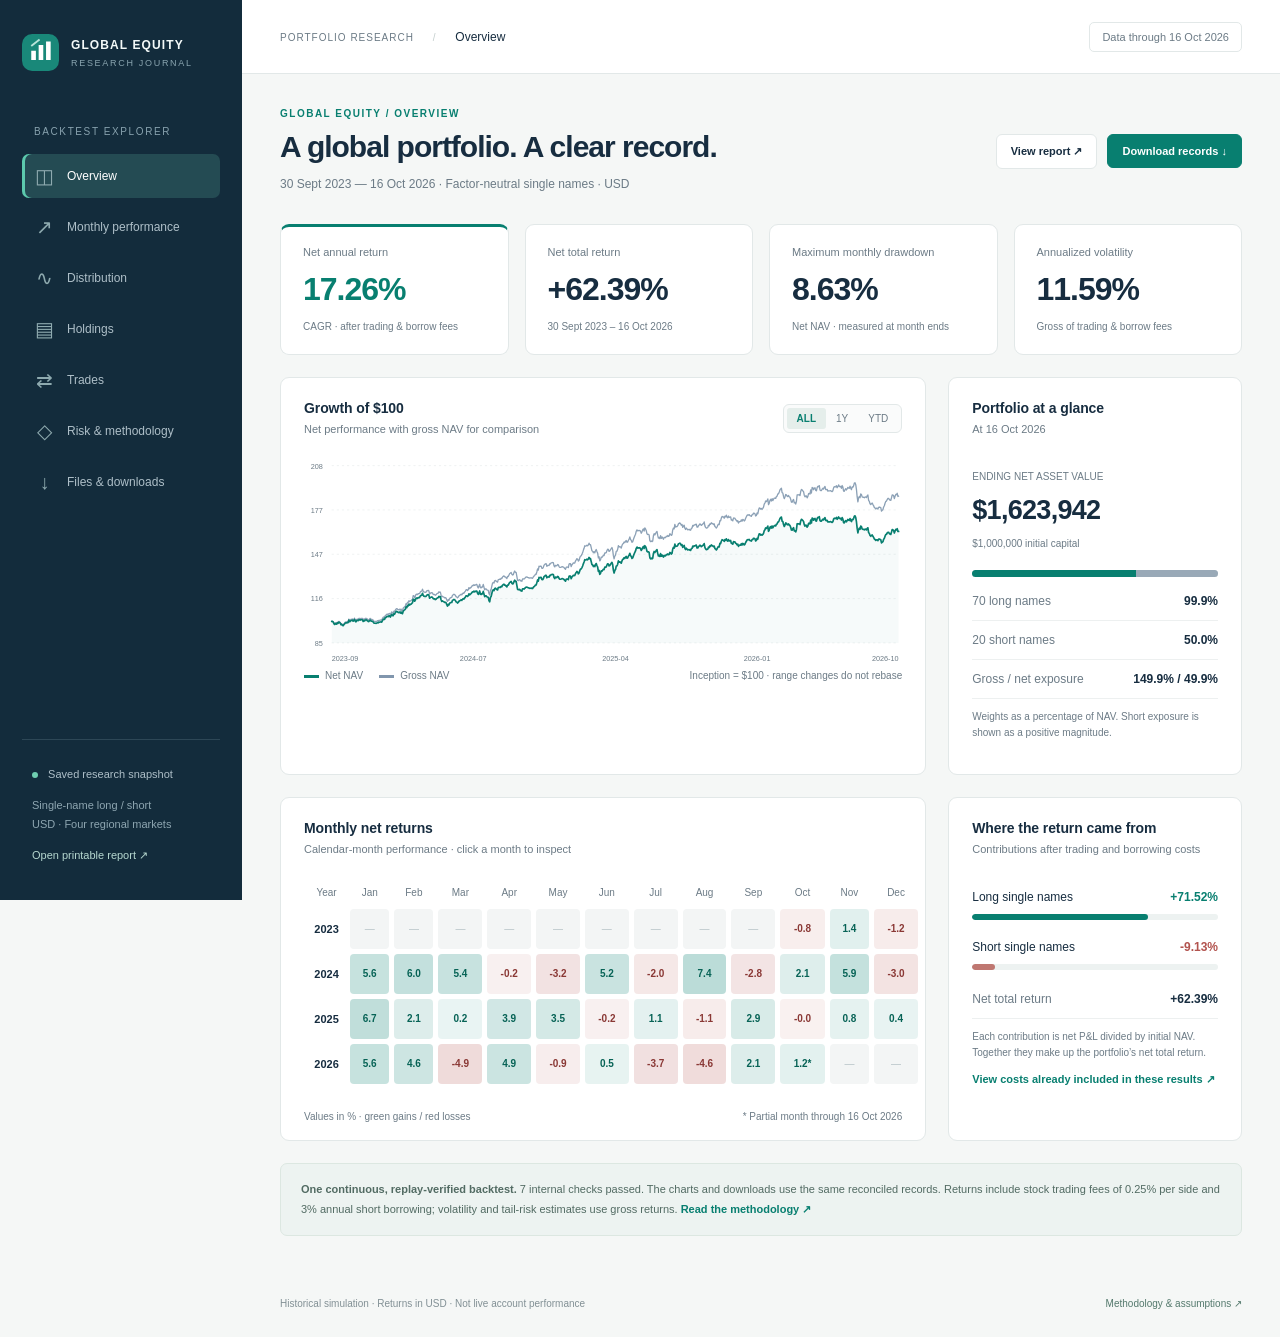
==== index.html @ 4fa99a80 "Publish audited backtest 20261018T022603497994Z_standard_202310_202610" ====
<!doctype html>
<html lang="en">
<head>
  <meta charset="utf-8">
  <meta name="viewport" content="width=device-width, initial-scale=1">
  <meta name="description" content="Global equity research: a reproducible factor-neutral portfolio backtest, performance, portfolio records and methodology.">
  <meta name="color-scheme" content="light">
  <meta name="portfolio-build" content="27e826583db05eeb">
  <title>Global Equity Research</title>
  <link rel="icon" href="favicon.svg" type="image/svg+xml">
  <link rel="stylesheet" href="app.18d6eb600c92c3b3.css">
  <script src="distribution.ef242c58da3b44dc.js" defer></script>
  <script src="app.4236cdfa9c99dede.js" defer></script>
</head>
<body>
  <a class="skip" href="#main">Skip to content</a>
  <aside class="sidebar">
    <a class="brand" href="#overview"><img src="favicon.svg" alt="" width="37" height="37"><span>GLOBAL EQUITY<small>RESEARCH JOURNAL</small></span></a>
    <div class="nav-caption">BACKTEST EXPLORER</div>
    <nav aria-label="Main navigation">
      <a href="#overview" data-view="overview"><span class="nav-icon">◫</span>Overview</a>
      <a href="#performance" data-view="performance"><span class="nav-icon">↗</span>Monthly performance</a>
      <a href="#distribution" data-view="distribution"><span class="nav-icon">∿</span>Distribution</a>
      <a href="#holdings" data-view="holdings"><span class="nav-icon">▤</span>Holdings</a>
      <a href="#trades" data-view="trades"><span class="nav-icon">⇄</span>Trades</a>
      <a href="#risk" data-view="risk"><span class="nav-icon">◇</span>Risk & methodology</a>
      <a href="#files" data-view="files"><span class="nav-icon">↓</span>Files & downloads</a>
    </nav>
    <div class="sidebar-foot"><span class="live-dot"></span> Saved research snapshot<p>Single-name long / short<br>USD · Four regional markets</p><a href="files/backtest_report.html" target="_blank" rel="noopener">Open printable report ↗</a></div>
  </aside>
  <div class="workspace">
    <header class="topbar"><span>PORTFOLIO RESEARCH <span class="separator">/</span> <span id="breadcrumb">Overview</span></span><span id="asof" class="asof">Loading snapshot…</span></header>
    <main id="main" tabindex="-1"><div class="loading">Loading the backtest records…</div></main>
    <footer><span>Historical simulation · Returns in USD · Not live account performance</span><a href="#risk">Methodology & assumptions ↗</a></footer>
  </div>
  <div id="chart-tooltip" class="chart-tooltip" role="status" hidden></div>
</body>
</html>
---- app.18d6eb600c92c3b3.css ----
:root{--ink:#172d40;--muted:#6c7b86;--teal:#087f70;--teal-soft:#e6f3ed;--nav:#132c3c;--line:#e2e8e8;--bg:#f5f7f6;--red:#b2534e;--red-soft:#faeae7;--blue:#8196ad;--white:#fff;font-family:Inter,-apple-system,BlinkMacSystemFont,"Segoe UI",sans-serif;color:var(--ink);font-size:14px}
*{box-sizing:border-box}body{margin:0;background:var(--bg)}a{color:inherit;text-decoration:none}button,input,select{font:inherit}button,a,select,input{touch-action:manipulation}button{cursor:pointer}a:focus-visible,button:focus-visible,input:focus-visible,select:focus-visible{outline:3px solid #5bbdae;outline-offset:3px}button:disabled{cursor:default;opacity:.45}.skip{position:fixed;left:20px;top:-60px;z-index:20;padding:14px;background:white}.skip:focus{top:10px}.sidebar{position:fixed;inset:0 auto 0 0;width:242px;background:var(--nav);color:#aebfc8;padding:34px 22px;display:flex;flex-direction:column;z-index:5}.brand{display:flex;align-items:center;gap:12px;color:#f4faf9;font-size:12px;font-weight:700;letter-spacing:1.1px}.brand small{display:block;font-size:9px;font-weight:500;color:#89a4af;letter-spacing:1.7px;margin-top:6px}.nav-caption{margin:55px 12px 17px;font-size:10px;letter-spacing:1.6px;color:#88a2ae}.sidebar nav{display:grid;gap:7px}.sidebar nav a{display:flex;align-items:center;padding:13px 12px;border-radius:7px;font-size:12px;font-weight:500;gap:12px}.sidebar nav a:hover{background:#1e3b4a;color:white}.sidebar nav a[aria-current=page]{color:#fff;background:#244b53;box-shadow:inset 3px 0 #5cc9ad}.nav-icon{width:21px;font-size:20px;color:#8eaaaF;text-align:center;line-height:18px}.sidebar-foot{margin-top:auto;padding:25px 10px 0;border-top:1px solid #2d4756;font-size:11px;line-height:1.8}.sidebar-foot p{color:#8ea6b1}.sidebar-foot a{color:#b6d8d0}.live-dot{display:inline-block;background:#6fceb1;width:6px;height:6px;border-radius:50%;margin-right:7px}.workspace{margin-left:242px;min-height:100vh}.topbar{height:74px;border-bottom:1px solid var(--line);display:flex;justify-content:space-between;align-items:center;padding:0 38px;font-size:10px;letter-spacing:1px;background:#fff;color:var(--muted)}.separator{margin:0 15px;color:#c3cecd}#breadcrumb{letter-spacing:0;color:var(--ink);font-size:12px}.asof{letter-spacing:0;border:1px solid var(--line);border-radius:5px;padding:8px 12px;font-size:11px}main{padding:34px 38px 40px;max-width:1600px;margin:auto;min-height:80vh;outline:none}.page-head{display:flex;justify-content:space-between;align-items:center;gap:22px;margin-bottom:29px}.eyebrow{font-size:10px;letter-spacing:1.5px;color:var(--teal);font-weight:700;text-transform:uppercase;margin:0 0 10px}h1{font-size:30px;letter-spacing:-1px;font-weight:600;margin:0 0 10px;line-height:1.18}.subtitle{color:var(--muted);font-size:12px;margin:0;line-height:1.7}.actions{display:flex;gap:10px;align-items:center;flex-wrap:wrap}.button,button.small{display:inline-flex;align-items:center;justify-content:center;gap:8px;border:1px solid var(--line);background:white;color:var(--ink);padding:10px 14px;border-radius:6px;font-size:11px;font-weight:600;white-space:nowrap}.button.primary{background:var(--teal);color:white;border-color:var(--teal)}.button:hover,button.small:hover{filter:brightness(.96)}.badge{display:inline-block;background:var(--teal-soft);color:var(--teal);border-radius:4px;padding:5px 8px;font-size:10px;font-weight:600}.badge.warn{background:#fff0dd;color:#98631d}.metrics{display:grid;grid-template-columns:repeat(4,minmax(0,1fr));gap:16px;margin-bottom:22px}.metric{background:var(--white);border:1px solid var(--line);border-radius:9px;padding:21px 22px}.metric-label{display:flex;justify-content:space-between;color:var(--muted);font-size:11px}.metric strong{display:block;font-size:32px;letter-spacing:-1px;font-weight:550;margin:13px 0 9px;font-variant-numeric:tabular-nums}.metric small{font-size:10px;color:var(--muted)}.metric.featured{border-top:3px solid var(--teal);padding-top:19px}.positive{color:var(--teal)}.negative{color:var(--red)}.panel{background:var(--white);border:1px solid var(--line);border-radius:9px;overflow:hidden;margin-bottom:22px}.panel-head{display:flex;justify-content:space-between;align-items:center;gap:14px;padding:22px 23px 14px}.panel-head h2{font-size:14px;margin:0 0 5px;font-weight:600;letter-spacing:-.1px}.panel-head p{font-size:11px;color:var(--muted);margin:0;line-height:1.5}.panel-body{padding:8px 23px 23px}.two-col{display:grid;grid-template-columns:minmax(0,2.2fr) minmax(260px,1fr);gap:22px}.two-col.equal{grid-template-columns:1fr 1fr}.chart{padding:0 12px 0;position:relative}.chart svg{width:100%;height:auto;display:block;overflow:visible}.chart text{font-family:inherit;fill:var(--muted);font-size:10px}.chart .grid{stroke:#e9eeee;stroke-dasharray:3 4}.chart-footer{padding:0 23px 18px;display:flex;align-items:center;justify-content:space-between;font-size:10px;color:var(--muted);gap:8px}.legend{display:flex;gap:16px}.legend i{display:inline-block;width:15px;height:3px;vertical-align:middle;margin-right:6px;background:var(--teal)}.legend i.gross{background:var(--blue)}.segmented{display:flex;border:1px solid var(--line);padding:3px;border-radius:6px;background:#fafbfb}.segmented button{font-size:10px;padding:5px 10px;background:transparent;color:var(--muted);border:0;border-radius:3px}.segmented button.active{background:#e5eeeb;color:var(--teal);font-weight:600}.fact{display:flex;align-items:center;justify-content:space-between;gap:12px;padding:12px 0;border-bottom:1px solid #edf0f0;font-size:12px}.fact:last-child{border:0}.fact span{color:var(--muted)}.fact strong{font-weight:600;font-variant-numeric:tabular-nums}.capital{font-size:27px;font-weight:550;letter-spacing:-.7px;margin:3px 0 4px}.caption{font-size:10px;color:var(--muted);line-height:1.6}.exposure-bar{display:flex;height:7px;border-radius:5px;overflow:hidden;background:#e3e9eb;margin:18px 0 5px}.exposure-bar .long{background:var(--teal)}.exposure-bar .short{background:#99a9b7}.heatmap-wrap{overflow:auto;padding:5px 22px 22px}.heatmap{min-width:620px;width:100%;border-collapse:separate;border-spacing:5px;font-size:10px;text-align:center}.heatmap th{font-weight:500;color:var(--muted);height:22px}.heatmap td{height:38px;border-radius:4px;font-variant-numeric:tabular-nums}.heatmap td button{width:100%;height:38px;border:0;border-radius:4px;font-size:10px;font-weight:550;color:inherit;background:transparent}.heatmap td button:hover{box-shadow:inset 0 0 0 1px currentColor}.heatmap .empty{background:#f3f5f5;color:#b7c2c6}.heatmap .year{font-size:11px;font-weight:600;color:var(--ink)}.leg{padding:10px 0}.leg-title{display:flex;justify-content:space-between;font-size:12px;margin-bottom:10px}.bar-track{height:6px;background:#edf2f1;border-radius:4px;overflow:hidden}.bar-fill{height:100%;background:var(--teal);border-radius:4px}.bar-fill.loss{background:#bf7771}.note{font-size:11px;line-height:1.8;color:var(--muted)}.note-box{padding:16px 20px;background:#edf3f1;border:1px solid #dce7e1;border-radius:7px;color:#526b63;font-size:11px;line-height:1.8;margin-bottom:22px}.filters{display:flex;align-items:end;gap:12px;flex-wrap:wrap;padding:0 23px 18px}.filters label{display:grid;gap:6px;font-size:10px;color:var(--muted)}.filters .search-label{flex:1;min-width:180px}select,input{border:1px solid #dce4e4;border-radius:5px;background:#fff;color:var(--ink);height:35px;font-size:12px;padding:0 10px;min-width:100px}input[type=search]{width:100%}.table-wrap{overflow:auto}table.data-table{width:100%;border-collapse:collapse;font-size:11px;white-space:nowrap}table.data-table th{font-size:9px;letter-spacing:.5px;font-weight:600;color:var(--muted);text-transform:uppercase;background:#f7f9f8;padding:12px 20px;text-align:left;border-block:1px solid var(--line)}table.data-table td{padding:13px 20px;border-bottom:1px solid #edf1f0;font-variant-numeric:tabular-nums}table.data-table td.num,table.data-table th.num{text-align:right}table.data-table tbody tr:hover{background:#fbfcfc}table.data-table .name{max-width:260px;overflow:hidden;text-overflow:ellipsis}table.data-table tr.selected{background:#eef6f2}table.data-table th button{border:0;background:none;color:inherit;font:inherit;text-transform:inherit;cursor:pointer;padding:0}.ticker{font-weight:650}.pagination{display:flex;justify-content:space-between;align-items:center;gap:12px;padding:16px 23px;font-size:11px;color:var(--muted)}.pagination .actions{gap:6px}.table-empty{padding:35px!important;text-align:center;color:var(--muted)}.details-grid{display:grid;grid-template-columns:1fr 1fr;gap:0 40px}.details-grid .fact{align-items:start;line-height:1.6}.details-grid .fact strong{text-align:right;max-width:60%}.assumptions{margin:0;padding:0 0 0 16px;font-size:12px;color:#61727f;line-height:1.9}.assumptions li{margin:8px 0}.file-name{font-family:ui-monospace,SFMono-Regular,Menlo,monospace;font-size:11px;font-weight:500}.file-desc{max-width:400px;white-space:normal;font-size:11px;line-height:1.6;color:var(--muted)}.file-size{font-size:10px;color:var(--muted)}.link{color:var(--teal);font-size:11px;font-weight:600}.chart-tooltip{position:fixed;pointer-events:none;background:#163344;color:white;padding:12px 15px;border-radius:6px;box-shadow:0 8px 25px #17313b22;font-size:11px;line-height:1.9;z-index:20;min-width:180px}.chart-tooltip strong{font-size:12px}.loading{padding:100px 20px;text-align:center;color:var(--muted)}.error{padding:30px;border:1px solid #eccbc8;background:#fff0ed;border-radius:8px;line-height:1.8}.error code{overflow-wrap:anywhere}footer{max-width:1600px;margin:auto;padding:0 38px 28px;display:flex;justify-content:space-between;gap:12px;font-size:10px;color:#829095}footer a{color:#54796d}details{margin-top:16px}summary{cursor:pointer;color:var(--teal);font-size:12px;font-weight:600}pre{background:#f4f7f6;font-size:11px;padding:16px;border-radius:6px;overflow:auto;max-height:360px}.run-id{overflow-wrap:anywhere;font-family:ui-monospace,monospace;font-size:10px}.mobile-only{display:none}
@media(min-width:1650px){main{padding-top:42px}.metric strong{font-size:36px}}
@media(max-width:1150px){.sidebar{width:205px;padding:28px 14px}.workspace{margin-left:205px}.topbar{padding:0 24px}main{padding:28px 24px}.metrics{gap:10px}.metric{padding:17px 16px}.metric.featured{padding-top:15px}.metric strong{font-size:27px}.two-col{grid-template-columns:minmax(0,1.8fr) minmax(240px,1fr);gap:16px}.page-head{align-items:start}.page-head .actions{justify-content:end}.panel-head{padding-inline:18px}.panel-body{padding-inline:18px}}
@media(max-width:900px){.sidebar{position:static;width:auto;padding:16px 22px}.brand{font-size:11px}.brand img{width:31px;height:31px}.brand small{font-size:8px}.nav-caption,.sidebar-foot{display:none}.sidebar nav{display:flex;overflow:auto;margin-top:15px;gap:5px}.sidebar nav a{flex-shrink:0;padding:8px 11px;font-size:11px}.nav-icon{display:none}.workspace{margin-left:0}.topbar{height:55px}.two-col{grid-template-columns:minmax(0,1.9fr) minmax(230px,1fr)}main{padding-top:25px}.sidebar nav a[aria-current=page]{box-shadow:inset 0 -2px #5cc9ad}.chart-footer{flex-wrap:wrap}}
@media(max-width:650px){.topbar{padding:0 18px}.topbar>span:first-child{font-size:8px}.separator{margin:0 7px}.asof{padding:6px;font-size:9px}main{padding:23px 16px}.page-head{display:block;margin-bottom:22px}h1{font-size:27px}.page-head .actions{justify-content:start;margin-top:16px}.metrics{grid-template-columns:1fr 1fr;gap:10px}.metric{padding:16px}.metric strong{font-size:27px;margin:10px 0 7px}.metric-label{font-size:10px}.two-col,.two-col.equal{grid-template-columns:1fr;gap:0}.panel-head{padding:18px 16px 12px;align-items:start}.panel-body{padding-inline:16px}.chart-footer{padding-inline:16px}.filters{padding-inline:16px;gap:10px}.filters label{flex:1}.details-grid{grid-template-columns:1fr}.heatmap-wrap{padding-inline:12px}.chart text{font-size:12px}.note-box{padding:14px 16px}footer{padding:0 16px 23px;font-size:9px;flex-direction:column;line-height:1.7}.pagination{padding:14px 16px;font-size:10px}.panel-head h2{font-size:13px}.sidebar{padding:16px}.metric small{font-size:9px}.legend{gap:9px}.chart{padding-inline:3px}table.data-table td,table.data-table th{padding-inline:16px}}
/* Daily paired return / loss distributions. */
.distribution-chart text{font-size:16px}
.distribution-controls{display:flex;align-items:center;justify-content:space-between;gap:16px;flex-wrap:wrap}.distribution-controls label{display:grid;gap:5px;color:var(--muted);font-size:10px}.distribution-controls .actions{align-items:end}.distribution-controls select{min-width:165px}.distribution-timeline{display:flex;align-items:center;gap:16px;margin-top:20px;color:var(--muted);font-size:10px}.distribution-timeline input{flex:1;min-width:40px;padding:0;accent-color:var(--teal);height:22px}.distribution-panels{display:grid;grid-template-columns:1fr 1fr;gap:22px}.distribution-panels .panel-head{min-height:83px;align-items:start}.distribution-metric{display:flex;justify-content:space-between;gap:12px;padding:17px 22px;margin:0 22px 15px;background:#f7f9f8;border-radius:7px;border-left:3px solid #a5b4bb}.distribution-metric.improved{background:#edf7f2;border-color:var(--teal)}.distribution-metric.worsened{background:#fcf4ef;border-color:#b58565}.distribution-metric strong{display:block;font-size:26px;font-weight:550;letter-spacing:-.6px;font-variant-numeric:tabular-nums;margin:8px 0}.distribution-metric.improved strong,.shift-badge.improved{color:var(--teal)}.distribution-metric .shift-result{text-align:right}.shift-result strong{font-size:18px;letter-spacing:0}.shift-badge{font-size:10px;font-weight:600}.shift-badge.worsened{color:#965d38}.distribution-chart{padding:0 12px}.distribution-panels .chart-footer{display:block;line-height:1.8}.distribution-panels .legend{margin-bottom:5px}.distribution-history{display:grid;grid-template-columns:1.7fr 1fr 1fr;gap:30px;padding:25px 28px;border:1px solid #d6e6de;background:#edf5f0;border-radius:9px}.distribution-history h2{font-size:19px;letter-spacing:-.4px;font-weight:550;margin:8px 0}.distribution-history p{font-size:12px;line-height:1.8;margin:0;color:#526b63}.history-stat{border-left:1px solid #d2e3d9;padding-left:25px}.history-stat strong{display:block;font-size:35px;font-weight:550;color:var(--teal);letter-spacing:-1px;margin:6px 0 9px}.history-stat span{font-size:11px;color:#526b63;line-height:1.7;display:block}.distribution-method{background:#fff;padding:18px 22px;border:1px solid var(--line);border-radius:8px}.distribution-panels .panel{min-width:0}
@media(max-width:1250px){.distribution-panels{grid-template-columns:1fr;gap:0}.distribution-panels .panel-head{min-height:0}.distribution-metric{padding:15px 20px}.distribution-chart{max-width:950px;margin:auto}.distribution-history{gap:18px;padding:22px}.history-stat{padding-left:18px}}
@media(max-width:650px){.distribution-history{grid-template-columns:1fr 1fr;gap:18px}.distribution-history>div:first-child{grid-column:1/-1}.history-stat{padding-left:0;border:0}.history-stat strong{font-size:30px}.distribution-timeline{gap:8px;font-size:9px}.distribution-metric{margin-inline:16px;padding:14px 12px}.distribution-metric strong{font-size:23px}.shift-result strong{font-size:16px}.distribution-metric .caption{font-size:9px}.distribution-controls .badge{font-size:9px}.distribution-panels .legend{flex-wrap:wrap}}
@media(max-width:650px){.distribution-chart text{font-size:23px}}
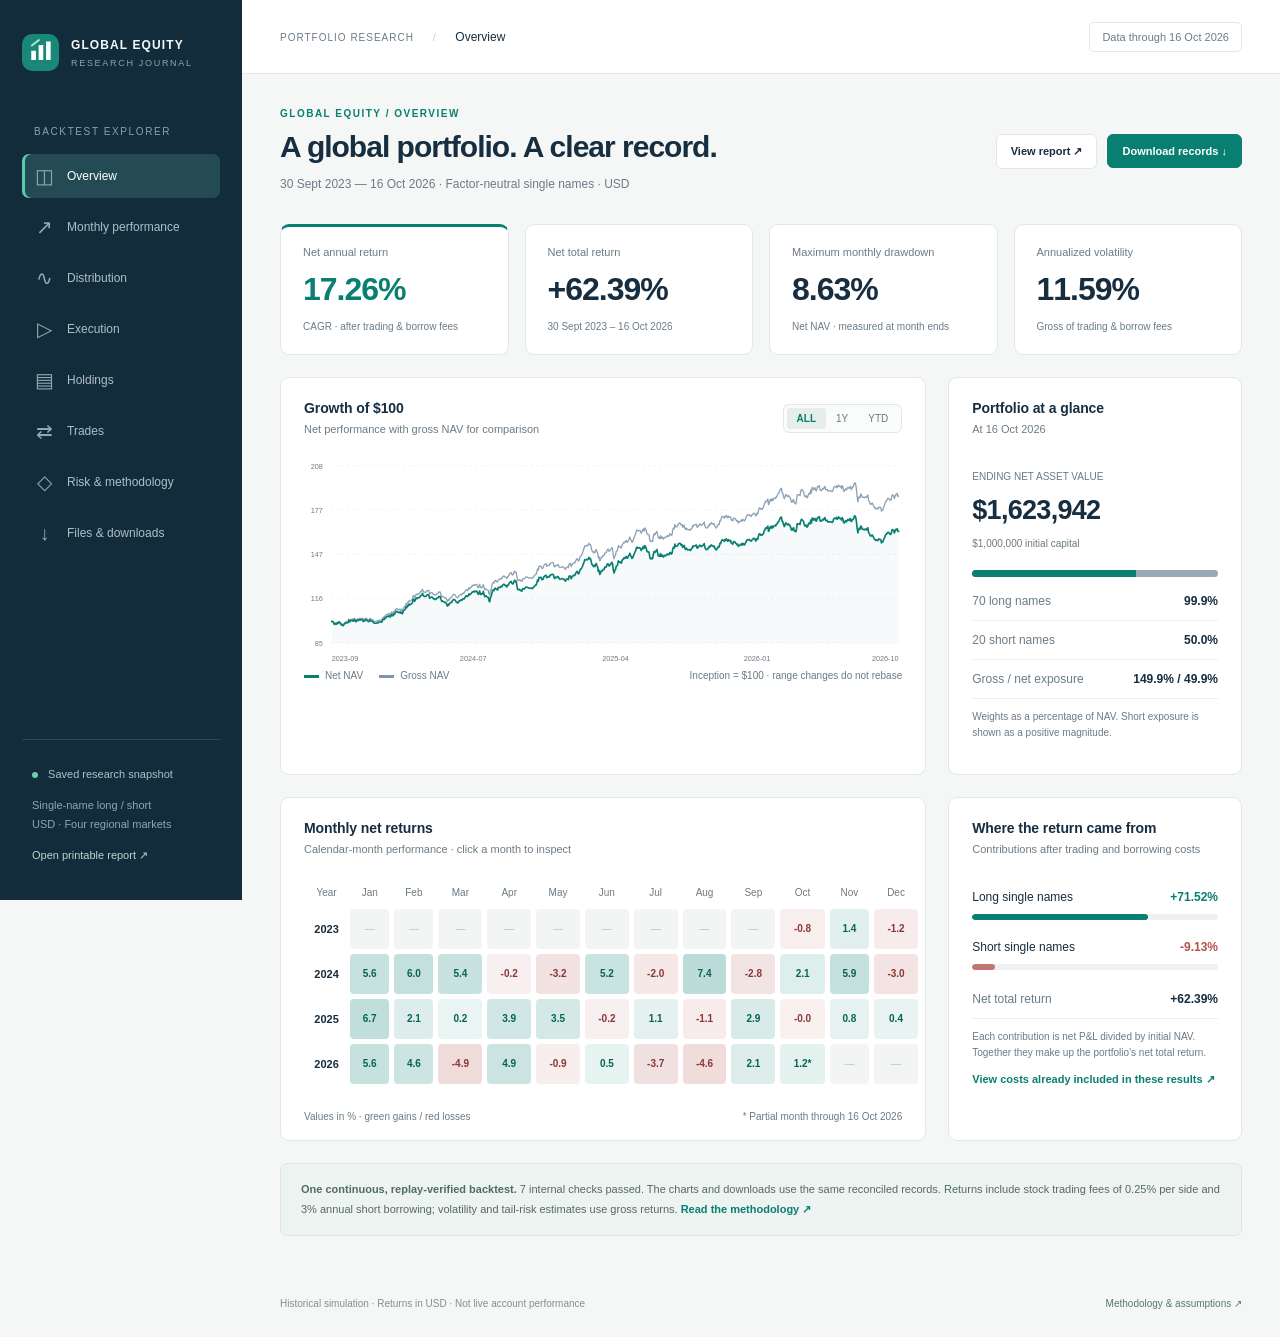
==== commit 74fdc299: "Publish audited backtest 20261018T022603497994Z_standard_202310_202610" ====
--- a/index.html
+++ b/index.html
@@ -5,12 +5,13 @@
   <meta name="viewport" content="width=device-width, initial-scale=1">
   <meta name="description" content="Global equity research: a reproducible factor-neutral portfolio backtest, performance, portfolio records and methodology.">
   <meta name="color-scheme" content="light">
-  <meta name="portfolio-build" content="27e826583db05eeb">
+  <meta name="portfolio-build" content="ff258ade6e9f98bc">
   <title>Global Equity Research</title>
   <link rel="icon" href="favicon.svg" type="image/svg+xml">
-  <link rel="stylesheet" href="app.18d6eb600c92c3b3.css">
-  <script src="distribution.ef242c58da3b44dc.js" defer></script>
-  <script src="app.4236cdfa9c99dede.js" defer></script>
+  <link rel="stylesheet" href="app.095d9dae33fddefd.css">
+  <script src="distribution.71d1fa46c9194ecf.js" defer></script>
+  <script src="execution.1ce411b59c9acb69.js" defer></script>
+  <script src="app.0b2071c4382ba4ed.js" defer></script>
 </head>
 <body>
   <a class="skip" href="#main">Skip to content</a>
@@ -21,6 +22,7 @@
       <a href="#overview" data-view="overview"><span class="nav-icon">◫</span>Overview</a>
       <a href="#performance" data-view="performance"><span class="nav-icon">↗</span>Monthly performance</a>
       <a href="#distribution" data-view="distribution"><span class="nav-icon">∿</span>Distribution</a>
+      <a href="#execution" data-view="execution"><span class="nav-icon">▷</span>Execution</a>
       <a href="#holdings" data-view="holdings"><span class="nav-icon">▤</span>Holdings</a>
       <a href="#trades" data-view="trades"><span class="nav-icon">⇄</span>Trades</a>
       <a href="#risk" data-view="risk"><span class="nav-icon">◇</span>Risk & methodology</a>
--- a/app.095d9dae33fddefd.css
+++ b/app.095d9dae33fddefd.css
@@ -0,0 +1,20 @@
+:root{--ink:#172d40;--muted:#6c7b86;--teal:#087f70;--teal-soft:#e6f3ed;--nav:#132c3c;--line:#e2e8e8;--bg:#f5f7f6;--red:#b2534e;--red-soft:#faeae7;--blue:#8196ad;--white:#fff;font-family:Inter,-apple-system,BlinkMacSystemFont,"Segoe UI",sans-serif;color:var(--ink);font-size:14px}
+*{box-sizing:border-box}body{margin:0;background:var(--bg)}a{color:inherit;text-decoration:none}button,input,select{font:inherit}button,a,select,input{touch-action:manipulation}button{cursor:pointer}a:focus-visible,button:focus-visible,input:focus-visible,select:focus-visible{outline:3px solid #5bbdae;outline-offset:3px}button:disabled{cursor:default;opacity:.45}.skip{position:fixed;left:20px;top:-60px;z-index:20;padding:14px;background:white}.skip:focus{top:10px}.sidebar{position:fixed;inset:0 auto 0 0;width:242px;background:var(--nav);color:#aebfc8;padding:34px 22px;display:flex;flex-direction:column;z-index:5}.brand{display:flex;align-items:center;gap:12px;color:#f4faf9;font-size:12px;font-weight:700;letter-spacing:1.1px}.brand small{display:block;font-size:9px;font-weight:500;color:#89a4af;letter-spacing:1.7px;margin-top:6px}.nav-caption{margin:55px 12px 17px;font-size:10px;letter-spacing:1.6px;color:#88a2ae}.sidebar nav{display:grid;gap:7px}.sidebar nav a{display:flex;align-items:center;padding:13px 12px;border-radius:7px;font-size:12px;font-weight:500;gap:12px}.sidebar nav a:hover{background:#1e3b4a;color:white}.sidebar nav a[aria-current=page]{color:#fff;background:#244b53;box-shadow:inset 3px 0 #5cc9ad}.nav-icon{width:21px;font-size:20px;color:#8eaaaF;text-align:center;line-height:18px}.sidebar-foot{margin-top:auto;padding:25px 10px 0;border-top:1px solid #2d4756;font-size:11px;line-height:1.8}.sidebar-foot p{color:#8ea6b1}.sidebar-foot a{color:#b6d8d0}.live-dot{display:inline-block;background:#6fceb1;width:6px;height:6px;border-radius:50%;margin-right:7px}.workspace{margin-left:242px;min-height:100vh}.topbar{height:74px;border-bottom:1px solid var(--line);display:flex;justify-content:space-between;align-items:center;padding:0 38px;font-size:10px;letter-spacing:1px;background:#fff;color:var(--muted)}.separator{margin:0 15px;color:#c3cecd}#breadcrumb{letter-spacing:0;color:var(--ink);font-size:12px}.asof{letter-spacing:0;border:1px solid var(--line);border-radius:5px;padding:8px 12px;font-size:11px}main{padding:34px 38px 40px;max-width:1600px;margin:auto;min-height:80vh;outline:none}.page-head{display:flex;justify-content:space-between;align-items:center;gap:22px;margin-bottom:29px}.eyebrow{font-size:10px;letter-spacing:1.5px;color:var(--teal);font-weight:700;text-transform:uppercase;margin:0 0 10px}h1{font-size:30px;letter-spacing:-1px;font-weight:600;margin:0 0 10px;line-height:1.18}.subtitle{color:var(--muted);font-size:12px;margin:0;line-height:1.7}.actions{display:flex;gap:10px;align-items:center;flex-wrap:wrap}.button,button.small{display:inline-flex;align-items:center;justify-content:center;gap:8px;border:1px solid var(--line);background:white;color:var(--ink);padding:10px 14px;border-radius:6px;font-size:11px;font-weight:600;white-space:nowrap}.button.primary{background:var(--teal);color:white;border-color:var(--teal)}.button:hover,button.small:hover{filter:brightness(.96)}.badge{display:inline-block;background:var(--teal-soft);color:var(--teal);border-radius:4px;padding:5px 8px;font-size:10px;font-weight:600}.badge.warn{background:#fff0dd;color:#98631d}.metrics{display:grid;grid-template-columns:repeat(4,minmax(0,1fr));gap:16px;margin-bottom:22px}.metric{background:var(--white);border:1px solid var(--line);border-radius:9px;padding:21px 22px}.metric-label{display:flex;justify-content:space-between;color:var(--muted);font-size:11px}.metric strong{display:block;font-size:32px;letter-spacing:-1px;font-weight:550;margin:13px 0 9px;font-variant-numeric:tabular-nums}.metric small{font-size:10px;color:var(--muted)}.metric.featured{border-top:3px solid var(--teal);padding-top:19px}.positive{color:var(--teal)}.negative{color:var(--red)}.panel{background:var(--white);border:1px solid var(--line);border-radius:9px;overflow:hidden;margin-bottom:22px}.panel-head{display:flex;justify-content:space-between;align-items:center;gap:14px;padding:22px 23px 14px}.panel-head h2{font-size:14px;margin:0 0 5px;font-weight:600;letter-spacing:-.1px}.panel-head p{font-size:11px;color:var(--muted);margin:0;line-height:1.5}.panel-body{padding:8px 23px 23px}.two-col{display:grid;grid-template-columns:minmax(0,2.2fr) minmax(260px,1fr);gap:22px}.two-col.equal{grid-template-columns:1fr 1fr}.chart{padding:0 12px 0;position:relative}.chart svg{width:100%;height:auto;display:block;overflow:visible}.chart text{font-family:inherit;fill:var(--muted);font-size:10px}.chart .grid{stroke:#e9eeee;stroke-dasharray:3 4}.chart-footer{padding:0 23px 18px;display:flex;align-items:center;justify-content:space-between;font-size:10px;color:var(--muted);gap:8px}.legend{display:flex;gap:16px}.legend i{display:inline-block;width:15px;height:3px;vertical-align:middle;margin-right:6px;background:var(--teal)}.legend i.gross{background:var(--blue)}.segmented{display:flex;border:1px solid var(--line);padding:3px;border-radius:6px;background:#fafbfb}.segmented button{font-size:10px;padding:5px 10px;background:transparent;color:var(--muted);border:0;border-radius:3px}.segmented button.active{background:#e5eeeb;color:var(--teal);font-weight:600}.fact{display:flex;align-items:center;justify-content:space-between;gap:12px;padding:12px 0;border-bottom:1px solid #edf0f0;font-size:12px}.fact:last-child{border:0}.fact span{color:var(--muted)}.fact strong{font-weight:600;font-variant-numeric:tabular-nums}.capital{font-size:27px;font-weight:550;letter-spacing:-.7px;margin:3px 0 4px}.caption{font-size:10px;color:var(--muted);line-height:1.6}.exposure-bar{display:flex;height:7px;border-radius:5px;overflow:hidden;background:#e3e9eb;margin:18px 0 5px}.exposure-bar .long{background:var(--teal)}.exposure-bar .short{background:#99a9b7}.heatmap-wrap{overflow:auto;padding:5px 22px 22px}.heatmap{min-width:620px;width:100%;border-collapse:separate;border-spacing:5px;font-size:10px;text-align:center}.heatmap th{font-weight:500;color:var(--muted);height:22px}.heatmap td{height:38px;border-radius:4px;font-variant-numeric:tabular-nums}.heatmap td button{width:100%;height:38px;border:0;border-radius:4px;font-size:10px;font-weight:550;color:inherit;background:transparent}.heatmap td button:hover{box-shadow:inset 0 0 0 1px currentColor}.heatmap .empty{background:#f3f5f5;color:#b7c2c6}.heatmap .year{font-size:11px;font-weight:600;color:var(--ink)}.leg{padding:10px 0}.leg-title{display:flex;justify-content:space-between;font-size:12px;margin-bottom:10px}.bar-track{height:6px;background:#edf2f1;border-radius:4px;overflow:hidden}.bar-fill{height:100%;background:var(--teal);border-radius:4px}.bar-fill.loss{background:#bf7771}.note{font-size:11px;line-height:1.8;color:var(--muted)}.note-box{padding:16px 20px;background:#edf3f1;border:1px solid #dce7e1;border-radius:7px;color:#526b63;font-size:11px;line-height:1.8;margin-bottom:22px}.filters{display:flex;align-items:end;gap:12px;flex-wrap:wrap;padding:0 23px 18px}.filters label{display:grid;gap:6px;font-size:10px;color:var(--muted)}.filters .search-label{flex:1;min-width:180px}select,input{border:1px solid #dce4e4;border-radius:5px;background:#fff;color:var(--ink);height:35px;font-size:12px;padding:0 10px;min-width:100px}input[type=search]{width:100%}.table-wrap{overflow:auto}table.data-table{width:100%;border-collapse:collapse;font-size:11px;white-space:nowrap}table.data-table th{font-size:9px;letter-spacing:.5px;font-weight:600;color:var(--muted);text-transform:uppercase;background:#f7f9f8;padding:12px 20px;text-align:left;border-block:1px solid var(--line)}table.data-table td{padding:13px 20px;border-bottom:1px solid #edf1f0;font-variant-numeric:tabular-nums}table.data-table td.num,table.data-table th.num{text-align:right}table.data-table tbody tr:hover{background:#fbfcfc}table.data-table .name{max-width:260px;overflow:hidden;text-overflow:ellipsis}table.data-table tr.selected{background:#eef6f2}table.data-table th button{border:0;background:none;color:inherit;font:inherit;text-transform:inherit;cursor:pointer;padding:0}.ticker{font-weight:650}.pagination{display:flex;justify-content:space-between;align-items:center;gap:12px;padding:16px 23px;font-size:11px;color:var(--muted)}.pagination .actions{gap:6px}.table-empty{padding:35px!important;text-align:center;color:var(--muted)}.details-grid{display:grid;grid-template-columns:1fr 1fr;gap:0 40px}.details-grid .fact{align-items:start;line-height:1.6}.details-grid .fact strong{text-align:right;max-width:60%}.assumptions{margin:0;padding:0 0 0 16px;font-size:12px;color:#61727f;line-height:1.9}.assumptions li{margin:8px 0}.file-name{font-family:ui-monospace,SFMono-Regular,Menlo,monospace;font-size:11px;font-weight:500}.file-desc{max-width:400px;white-space:normal;font-size:11px;line-height:1.6;color:var(--muted)}.file-size{font-size:10px;color:var(--muted)}.link{color:var(--teal);font-size:11px;font-weight:600}.chart-tooltip{position:fixed;pointer-events:none;background:#163344;color:white;padding:12px 15px;border-radius:6px;box-shadow:0 8px 25px #17313b22;font-size:11px;line-height:1.9;z-index:20;min-width:180px}.chart-tooltip strong{font-size:12px}.loading{padding:100px 20px;text-align:center;color:var(--muted)}.error{padding:30px;border:1px solid #eccbc8;background:#fff0ed;border-radius:8px;line-height:1.8}.error code{overflow-wrap:anywhere}footer{max-width:1600px;margin:auto;padding:0 38px 28px;display:flex;justify-content:space-between;gap:12px;font-size:10px;color:#829095}footer a{color:#54796d}details{margin-top:16px}summary{cursor:pointer;color:var(--teal);font-size:12px;font-weight:600}pre{background:#f4f7f6;font-size:11px;padding:16px;border-radius:6px;overflow:auto;max-height:360px}.run-id{overflow-wrap:anywhere;font-family:ui-monospace,monospace;font-size:10px}.mobile-only{display:none}
+@media(min-width:1650px){main{padding-top:42px}.metric strong{font-size:36px}}
+@media(max-width:1150px){.sidebar{width:205px;padding:28px 14px}.workspace{margin-left:205px}.topbar{padding:0 24px}main{padding:28px 24px}.metrics{gap:10px}.metric{padding:17px 16px}.metric.featured{padding-top:15px}.metric strong{font-size:27px}.two-col{grid-template-columns:minmax(0,1.8fr) minmax(240px,1fr);gap:16px}.page-head{align-items:start}.page-head .actions{justify-content:end}.panel-head{padding-inline:18px}.panel-body{padding-inline:18px}}
+@media(max-width:900px){.sidebar{position:static;width:auto;padding:16px 22px}.brand{font-size:11px}.brand img{width:31px;height:31px}.brand small{font-size:8px}.nav-caption,.sidebar-foot{display:none}.sidebar nav{display:flex;overflow:auto;margin-top:15px;gap:5px}.sidebar nav a{flex-shrink:0;padding:8px 11px;font-size:11px}.nav-icon{display:none}.workspace{margin-left:0}.topbar{height:55px}.two-col{grid-template-columns:minmax(0,1.9fr) minmax(230px,1fr)}main{padding-top:25px}.sidebar nav a[aria-current=page]{box-shadow:inset 0 -2px #5cc9ad}.chart-footer{flex-wrap:wrap}}
+@media(max-width:650px){.topbar{padding:0 18px}.topbar>span:first-child{font-size:8px}.separator{margin:0 7px}.asof{padding:6px;font-size:9px}main{padding:23px 16px}.page-head{display:block;margin-bottom:22px}h1{font-size:27px}.page-head .actions{justify-content:start;margin-top:16px}.metrics{grid-template-columns:1fr 1fr;gap:10px}.metric{padding:16px}.metric strong{font-size:27px;margin:10px 0 7px}.metric-label{font-size:10px}.two-col,.two-col.equal{grid-template-columns:1fr;gap:0}.panel-head{padding:18px 16px 12px;align-items:start}.panel-body{padding-inline:16px}.chart-footer{padding-inline:16px}.filters{padding-inline:16px;gap:10px}.filters label{flex:1}.details-grid{grid-template-columns:1fr}.heatmap-wrap{padding-inline:12px}.chart text{font-size:12px}.note-box{padding:14px 16px}footer{padding:0 16px 23px;font-size:9px;flex-direction:column;line-height:1.7}.pagination{padding:14px 16px;font-size:10px}.panel-head h2{font-size:13px}.sidebar{padding:16px}.metric small{font-size:9px}.legend{gap:9px}.chart{padding-inline:3px}table.data-table td,table.data-table th{padding-inline:16px}}
+/* Daily paired return / loss distributions. */
+.distribution-chart text{font-size:16px}
+.distribution-controls{display:flex;align-items:center;justify-content:space-between;gap:16px;flex-wrap:wrap}.distribution-controls label{display:grid;gap:5px;color:var(--muted);font-size:10px}.distribution-controls .actions{align-items:end}.distribution-controls select{min-width:165px}.distribution-timeline{display:flex;align-items:center;gap:16px;margin-top:20px;color:var(--muted);font-size:10px}.distribution-timeline input{flex:1;min-width:40px;padding:0;accent-color:var(--teal);height:22px}.distribution-panels{display:grid;grid-template-columns:1fr 1fr;gap:22px}.distribution-panels .panel-head{min-height:83px;align-items:start}.distribution-metric{display:flex;justify-content:space-between;gap:12px;padding:17px 22px;margin:0 22px 15px;background:#f7f9f8;border-radius:7px;border-left:3px solid #a5b4bb}.distribution-metric.improved{background:#edf7f2;border-color:var(--teal)}.distribution-metric.worsened{background:#fcf4ef;border-color:#b58565}.distribution-metric strong{display:block;font-size:26px;font-weight:550;letter-spacing:-.6px;font-variant-numeric:tabular-nums;margin:8px 0}.distribution-metric.improved strong,.shift-badge.improved{color:var(--teal)}.distribution-metric .shift-result{text-align:right}.shift-result strong{font-size:18px;letter-spacing:0}.shift-badge{font-size:10px;font-weight:600}.shift-badge.worsened{color:#965d38}.distribution-chart{padding:0 12px}.distribution-panels .chart-footer{display:block;line-height:1.8}.distribution-panels .legend{margin-bottom:5px}.distribution-history{display:grid;grid-template-columns:1.7fr 1fr 1fr;gap:30px;padding:25px 28px;border:1px solid #d6e6de;background:#edf5f0;border-radius:9px}.distribution-history h2{font-size:19px;letter-spacing:-.4px;font-weight:550;margin:8px 0}.distribution-history p{font-size:12px;line-height:1.8;margin:0;color:#526b63}.history-stat{border-left:1px solid #d2e3d9;padding-left:25px}.history-stat strong{display:block;font-size:35px;font-weight:550;color:var(--teal);letter-spacing:-1px;margin:6px 0 9px}.history-stat span{font-size:11px;color:#526b63;line-height:1.7;display:block}.distribution-method{background:#fff;padding:18px 22px;border:1px solid var(--line);border-radius:8px}.distribution-panels .panel{min-width:0}
+@media(max-width:1250px){.distribution-panels{grid-template-columns:1fr;gap:0}.distribution-panels .panel-head{min-height:0}.distribution-metric{padding:15px 20px}.distribution-chart{max-width:950px;margin:auto}.distribution-history{gap:18px;padding:22px}.history-stat{padding-left:18px}}
+@media(max-width:650px){.distribution-history{grid-template-columns:1fr 1fr;gap:18px}.distribution-history>div:first-child{grid-column:1/-1}.history-stat{padding-left:0;border:0}.history-stat strong{font-size:30px}.distribution-timeline{gap:8px;font-size:9px}.distribution-metric{margin-inline:16px;padding:14px 12px}.distribution-metric strong{font-size:23px}.shift-result strong{font-size:16px}.distribution-metric .caption{font-size:9px}.distribution-controls .badge{font-size:9px}.distribution-panels .legend{flex-wrap:wrap}}
+@media(max-width:650px){.distribution-chart text{font-size:23px}}
+.replay-stage{display:flex;align-items:center;gap:12px;flex-wrap:wrap;padding-top:22px;margin-top:20px;border-top:1px solid var(--line)}
+.table-wrap{max-width:100%;overflow:auto}
+.replay-balances{display:flex;gap:28px;flex-wrap:wrap;color:var(--muted);font-size:12px}.replay-balances strong{display:block;color:var(--ink);font-size:19px;margin-top:8px}
+#replay-orders table{min-width:900px}#replay-holdings details{margin-top:22px}#replay-holdings summary{cursor:pointer;font-size:12px;padding:8px 0}
+.replay-ticket-form{display:grid;grid-template-columns:repeat(4,minmax(0,1fr));gap:14px;align-items:end;margin:18px 0}.replay-ticket-form label{display:grid;gap:7px;font-size:12px;color:var(--muted)}.replay-ticket-form input{min-width:0;width:100%;font:inherit;padding:10px;border:1px solid var(--line);border-radius:6px}.replay-ticket-form button{min-height:39px}
+.replay-ticket-form{grid-template-columns:1fr 1fr auto}.replay-ticket-details{grid-column:1/-1}.replay-ticket-fields{display:grid;grid-template-columns:repeat(5,minmax(0,1fr));gap:14px;margin-top:14px}
+@media(max-width:1100px){.replay-ticket-form{grid-template-columns:repeat(2,minmax(0,1fr))}}@media(max-width:600px){.replay-ticket-form{grid-template-columns:1fr}}
+@media(max-width:1100px){.replay-ticket-fields{grid-template-columns:repeat(2,minmax(0,1fr))}}@media(max-width:600px){.replay-ticket-fields{grid-template-columns:1fr}}
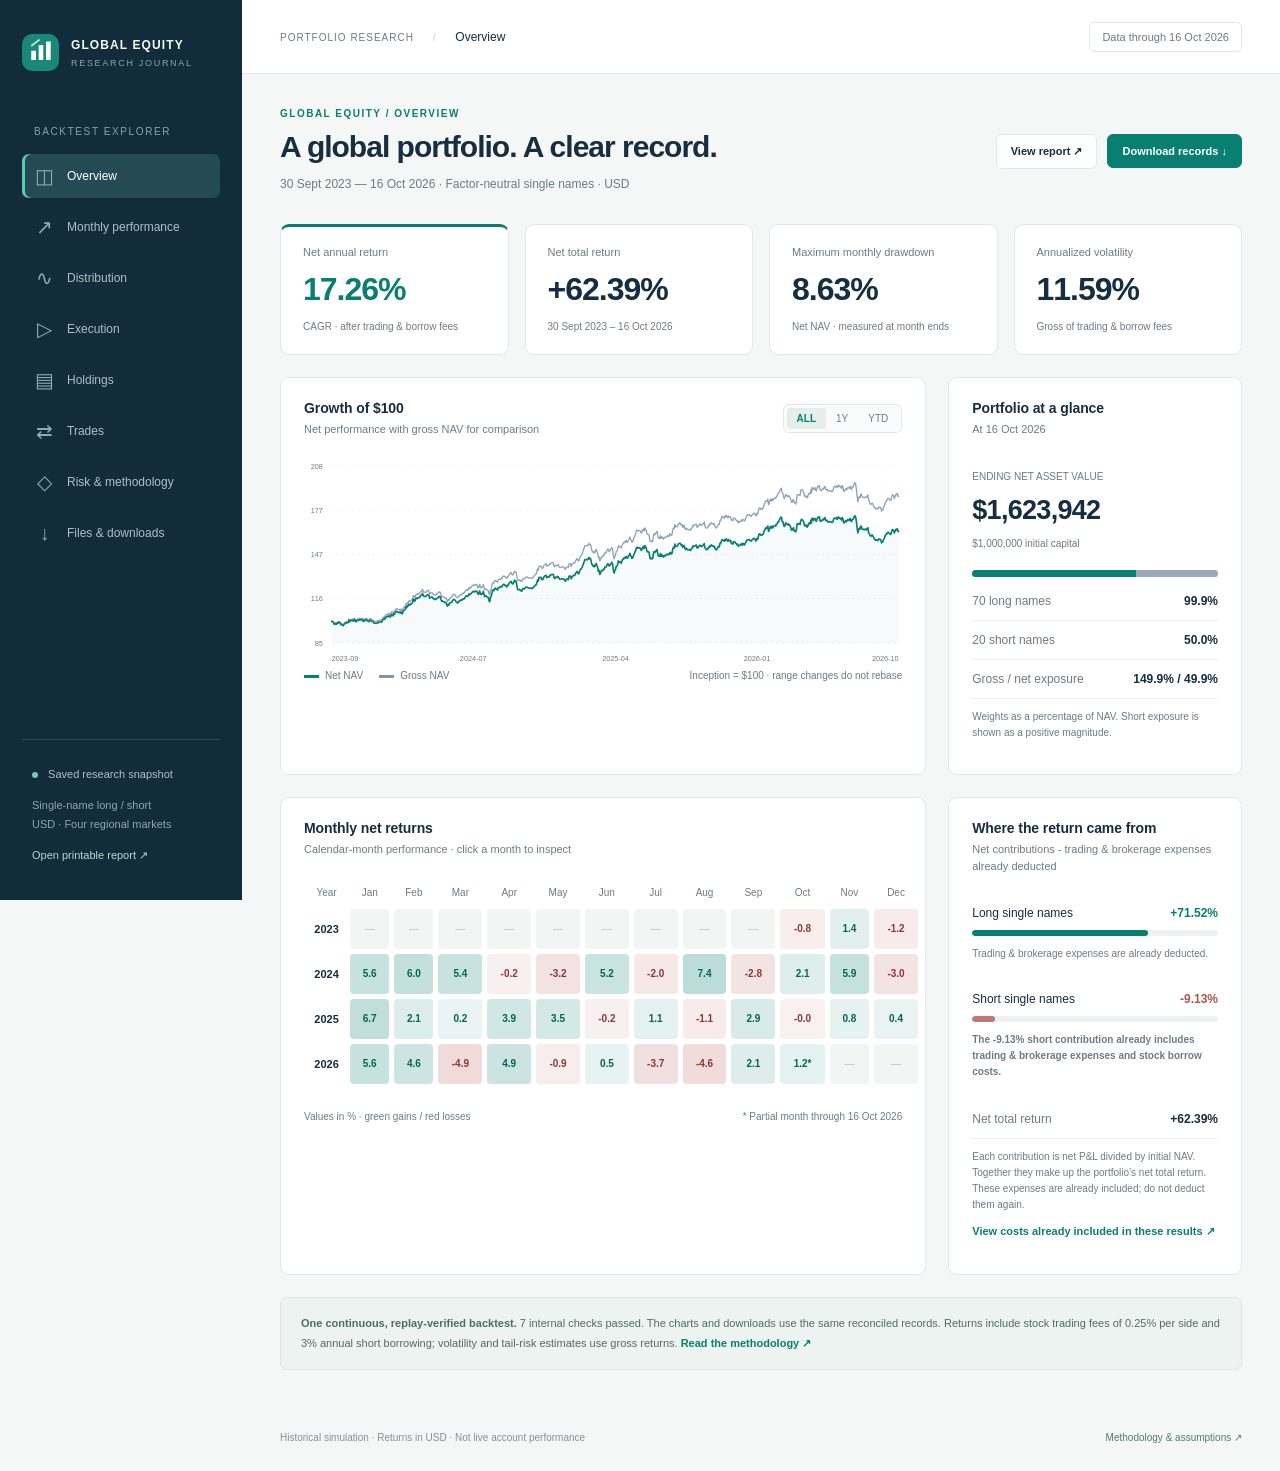
==== commit 44f4f099: "Clarify expenses in net contributions and link directly to included costs" ====
--- a/index.html
+++ b/index.html
@@ -5,13 +5,13 @@
   <meta name="viewport" content="width=device-width, initial-scale=1">
   <meta name="description" content="Global equity research: a reproducible factor-neutral portfolio backtest, performance, portfolio records and methodology.">
   <meta name="color-scheme" content="light">
-  <meta name="portfolio-build" content="ff258ade6e9f98bc">
+  <meta name="portfolio-build" content="dad75e0eae25038a">
   <title>Global Equity Research</title>
   <link rel="icon" href="favicon.svg" type="image/svg+xml">
-  <link rel="stylesheet" href="app.095d9dae33fddefd.css">
-  <script src="distribution.71d1fa46c9194ecf.js" defer></script>
+  <link rel="stylesheet" href="app.8fc7405a90a3992a.css">
+  <script src="distribution.dadba025b1b6b18d.js" defer></script>
   <script src="execution.1ce411b59c9acb69.js" defer></script>
-  <script src="app.0b2071c4382ba4ed.js" defer></script>
+  <script src="app.6cf542381bb5d7b1.js" defer></script>
 </head>
 <body>
   <a class="skip" href="#main">Skip to content</a>
--- a/app.8fc7405a90a3992a.css
+++ b/app.8fc7405a90a3992a.css
@@ -0,0 +1,28 @@
+:root{--ink:#172d40;--muted:#6c7b86;--teal:#087f70;--teal-soft:#e6f3ed;--nav:#132c3c;--line:#e2e8e8;--bg:#f5f7f6;--red:#b2534e;--red-soft:#faeae7;--blue:#8196ad;--white:#fff;font-family:Inter,-apple-system,BlinkMacSystemFont,"Segoe UI",sans-serif;color:var(--ink);font-size:14px}
+*{box-sizing:border-box}body{margin:0;background:var(--bg)}a{color:inherit;text-decoration:none}button,input,select{font:inherit}button,a,select,input{touch-action:manipulation}button{cursor:pointer}a:focus-visible,button:focus-visible,input:focus-visible,select:focus-visible{outline:3px solid #5bbdae;outline-offset:3px}button:disabled{cursor:default;opacity:.45}.skip{position:fixed;left:20px;top:-60px;z-index:20;padding:14px;background:white}.skip:focus{top:10px}.sidebar{position:fixed;inset:0 auto 0 0;width:242px;background:var(--nav);color:#aebfc8;padding:34px 22px;display:flex;flex-direction:column;z-index:5}.brand{display:flex;align-items:center;gap:12px;color:#f4faf9;font-size:12px;font-weight:700;letter-spacing:1.1px}.brand small{display:block;font-size:9px;font-weight:500;color:#89a4af;letter-spacing:1.7px;margin-top:6px}.nav-caption{margin:55px 12px 17px;font-size:10px;letter-spacing:1.6px;color:#88a2ae}.sidebar nav{display:grid;gap:7px}.sidebar nav a{display:flex;align-items:center;padding:13px 12px;border-radius:7px;font-size:12px;font-weight:500;gap:12px}.sidebar nav a:hover{background:#1e3b4a;color:white}.sidebar nav a[aria-current=page]{color:#fff;background:#244b53;box-shadow:inset 3px 0 #5cc9ad}.nav-icon{width:21px;font-size:20px;color:#8eaaaF;text-align:center;line-height:18px}.sidebar-foot{margin-top:auto;padding:25px 10px 0;border-top:1px solid #2d4756;font-size:11px;line-height:1.8}.sidebar-foot p{color:#8ea6b1}.sidebar-foot a{color:#b6d8d0}.live-dot{display:inline-block;background:#6fceb1;width:6px;height:6px;border-radius:50%;margin-right:7px}.workspace{margin-left:242px;min-height:100vh}.topbar{height:74px;border-bottom:1px solid var(--line);display:flex;justify-content:space-between;align-items:center;padding:0 38px;font-size:10px;letter-spacing:1px;background:#fff;color:var(--muted)}.separator{margin:0 15px;color:#c3cecd}#breadcrumb{letter-spacing:0;color:var(--ink);font-size:12px}.asof{letter-spacing:0;border:1px solid var(--line);border-radius:5px;padding:8px 12px;font-size:11px}main{padding:34px 38px 40px;max-width:1600px;margin:auto;min-height:80vh;outline:none}.page-head{display:flex;justify-content:space-between;align-items:center;gap:22px;margin-bottom:29px}.eyebrow{font-size:10px;letter-spacing:1.5px;color:var(--teal);font-weight:700;text-transform:uppercase;margin:0 0 10px}h1{font-size:30px;letter-spacing:-1px;font-weight:600;margin:0 0 10px;line-height:1.18}.subtitle{color:var(--muted);font-size:12px;margin:0;line-height:1.7}.actions{display:flex;gap:10px;align-items:center;flex-wrap:wrap}.button,button.small{display:inline-flex;align-items:center;justify-content:center;gap:8px;border:1px solid var(--line);background:white;color:var(--ink);padding:10px 14px;border-radius:6px;font-size:11px;font-weight:600;white-space:nowrap}.button.primary{background:var(--teal);color:white;border-color:var(--teal)}.button:hover,button.small:hover{filter:brightness(.96)}.badge{display:inline-block;background:var(--teal-soft);color:var(--teal);border-radius:4px;padding:5px 8px;font-size:10px;font-weight:600}.badge.warn{background:#fff0dd;color:#98631d}.metrics{display:grid;grid-template-columns:repeat(4,minmax(0,1fr));gap:16px;margin-bottom:22px}.metric{background:var(--white);border:1px solid var(--line);border-radius:9px;padding:21px 22px}.metric-label{display:flex;justify-content:space-between;color:var(--muted);font-size:11px}.metric strong{display:block;font-size:32px;letter-spacing:-1px;font-weight:550;margin:13px 0 9px;font-variant-numeric:tabular-nums}.metric small{font-size:10px;color:var(--muted)}.metric.featured{border-top:3px solid var(--teal);padding-top:19px}.positive{color:var(--teal)}.negative{color:var(--red)}.panel{background:var(--white);border:1px solid var(--line);border-radius:9px;overflow:hidden;margin-bottom:22px}.panel-head{display:flex;justify-content:space-between;align-items:center;gap:14px;padding:22px 23px 14px}.panel-head h2{font-size:14px;margin:0 0 5px;font-weight:600;letter-spacing:-.1px}.panel-head p{font-size:11px;color:var(--muted);margin:0;line-height:1.5}.panel-body{padding:8px 23px 23px}.two-col{display:grid;grid-template-columns:minmax(0,2.2fr) minmax(260px,1fr);gap:22px}.two-col.equal{grid-template-columns:1fr 1fr}.chart{padding:0 12px 0;position:relative}.chart svg{width:100%;height:auto;display:block;overflow:visible}.chart text{font-family:inherit;fill:var(--muted);font-size:10px}.chart .grid{stroke:#e9eeee;stroke-dasharray:3 4}.chart-footer{padding:0 23px 18px;display:flex;align-items:center;justify-content:space-between;font-size:10px;color:var(--muted);gap:8px}.legend{display:flex;gap:16px}.legend i{display:inline-block;width:15px;height:3px;vertical-align:middle;margin-right:6px;background:var(--teal)}.legend i.gross{background:var(--blue)}.segmented{display:flex;border:1px solid var(--line);padding:3px;border-radius:6px;background:#fafbfb}.segmented button{font-size:10px;padding:5px 10px;background:transparent;color:var(--muted);border:0;border-radius:3px}.segmented button.active{background:#e5eeeb;color:var(--teal);font-weight:600}.fact{display:flex;align-items:center;justify-content:space-between;gap:12px;padding:12px 0;border-bottom:1px solid #edf0f0;font-size:12px}.fact:last-child{border:0}.fact span{color:var(--muted)}.fact strong{font-weight:600;font-variant-numeric:tabular-nums}.capital{font-size:27px;font-weight:550;letter-spacing:-.7px;margin:3px 0 4px}.caption{font-size:10px;color:var(--muted);line-height:1.6}.exposure-bar{display:flex;height:7px;border-radius:5px;overflow:hidden;background:#e3e9eb;margin:18px 0 5px}.exposure-bar .long{background:var(--teal)}.exposure-bar .short{background:#99a9b7}.heatmap-wrap{overflow:auto;padding:5px 22px 22px}.heatmap{min-width:620px;width:100%;border-collapse:separate;border-spacing:5px;font-size:10px;text-align:center}.heatmap th{font-weight:500;color:var(--muted);height:22px}.heatmap td{height:38px;border-radius:4px;font-variant-numeric:tabular-nums}.heatmap td button{width:100%;height:38px;border:0;border-radius:4px;font-size:10px;font-weight:550;color:inherit;background:transparent}.heatmap td button:hover{box-shadow:inset 0 0 0 1px currentColor}.heatmap .empty{background:#f3f5f5;color:#b7c2c6}.heatmap .year{font-size:11px;font-weight:600;color:var(--ink)}.leg{padding:10px 0}.leg-title{display:flex;justify-content:space-between;font-size:12px;margin-bottom:10px}.bar-track{height:6px;background:#edf2f1;border-radius:4px;overflow:hidden}.bar-fill{height:100%;background:var(--teal);border-radius:4px}.bar-fill.loss{background:#bf7771}.note{font-size:11px;line-height:1.8;color:var(--muted)}.note-box{padding:16px 20px;background:#edf3f1;border:1px solid #dce7e1;border-radius:7px;color:#526b63;font-size:11px;line-height:1.8;margin-bottom:22px}.filters{display:flex;align-items:end;gap:12px;flex-wrap:wrap;padding:0 23px 18px}.filters label{display:grid;gap:6px;font-size:10px;color:var(--muted)}.filters .search-label{flex:1;min-width:180px}select,input{border:1px solid #dce4e4;border-radius:5px;background:#fff;color:var(--ink);height:35px;font-size:12px;padding:0 10px;min-width:100px}input[type=search]{width:100%}.table-wrap{overflow:auto}table.data-table{width:100%;border-collapse:collapse;font-size:11px;white-space:nowrap}table.data-table th{font-size:9px;letter-spacing:.5px;font-weight:600;color:var(--muted);text-transform:uppercase;background:#f7f9f8;padding:12px 20px;text-align:left;border-block:1px solid var(--line)}table.data-table td{padding:13px 20px;border-bottom:1px solid #edf1f0;font-variant-numeric:tabular-nums}table.data-table td.num,table.data-table th.num{text-align:right}table.data-table tbody tr:hover{background:#fbfcfc}table.data-table .name{max-width:260px;overflow:hidden;text-overflow:ellipsis}table.data-table tr.selected{background:#eef6f2}table.data-table th button{border:0;background:none;color:inherit;font:inherit;text-transform:inherit;cursor:pointer;padding:0}.ticker{font-weight:650}.pagination{display:flex;justify-content:space-between;align-items:center;gap:12px;padding:16px 23px;font-size:11px;color:var(--muted)}.pagination .actions{gap:6px}.table-empty{padding:35px!important;text-align:center;color:var(--muted)}.details-grid{display:grid;grid-template-columns:1fr 1fr;gap:0 40px}.details-grid .fact{align-items:start;line-height:1.6}.details-grid .fact strong{text-align:right;max-width:60%}.assumptions{margin:0;padding:0 0 0 16px;font-size:12px;color:#61727f;line-height:1.9}.assumptions li{margin:8px 0}.file-name{font-family:ui-monospace,SFMono-Regular,Menlo,monospace;font-size:11px;font-weight:500}.file-desc{max-width:400px;white-space:normal;font-size:11px;line-height:1.6;color:var(--muted)}.file-size{font-size:10px;color:var(--muted)}.link{color:var(--teal);font-size:11px;font-weight:600}.chart-tooltip{position:fixed;pointer-events:none;background:#163344;color:white;padding:12px 15px;border-radius:6px;box-shadow:0 8px 25px #17313b22;font-size:11px;line-height:1.9;z-index:20;min-width:180px}.chart-tooltip strong{font-size:12px}.loading{padding:100px 20px;text-align:center;color:var(--muted)}.error{padding:30px;border:1px solid #eccbc8;background:#fff0ed;border-radius:8px;line-height:1.8}.error code{overflow-wrap:anywhere}footer{max-width:1600px;margin:auto;padding:0 38px 28px;display:flex;justify-content:space-between;gap:12px;font-size:10px;color:#829095}footer a{color:#54796d}details{margin-top:16px}summary{cursor:pointer;color:var(--teal);font-size:12px;font-weight:600}pre{background:#f4f7f6;font-size:11px;padding:16px;border-radius:6px;overflow:auto;max-height:360px}.run-id{overflow-wrap:anywhere;font-family:ui-monospace,monospace;font-size:10px}.mobile-only{display:none}
+@media(min-width:1650px){main{padding-top:42px}.metric strong{font-size:36px}}
+@media(max-width:1150px){.sidebar{width:205px;padding:28px 14px}.workspace{margin-left:205px}.topbar{padding:0 24px}main{padding:28px 24px}.metrics{gap:10px}.metric{padding:17px 16px}.metric.featured{padding-top:15px}.metric strong{font-size:27px}.two-col{grid-template-columns:minmax(0,1.8fr) minmax(240px,1fr);gap:16px}.page-head{align-items:start}.page-head .actions{justify-content:end}.panel-head{padding-inline:18px}.panel-body{padding-inline:18px}}
+@media(max-width:900px){.sidebar{position:static;width:auto;padding:16px 22px}.brand{font-size:11px}.brand img{width:31px;height:31px}.brand small{font-size:8px}.nav-caption,.sidebar-foot{display:none}.sidebar nav{display:flex;overflow:auto;margin-top:15px;gap:5px}.sidebar nav a{flex-shrink:0;padding:8px 11px;font-size:11px}.nav-icon{display:none}.workspace{margin-left:0}.topbar{height:55px}.two-col{grid-template-columns:minmax(0,1.9fr) minmax(230px,1fr)}main{padding-top:25px}.sidebar nav a[aria-current=page]{box-shadow:inset 0 -2px #5cc9ad}.chart-footer{flex-wrap:wrap}}
+@media(max-width:650px){.topbar{padding:0 18px}.topbar>span:first-child{font-size:8px}.separator{margin:0 7px}.asof{padding:6px;font-size:9px}main{padding:23px 16px}.page-head{display:block;margin-bottom:22px}h1{font-size:27px}.page-head .actions{justify-content:start;margin-top:16px}.metrics{grid-template-columns:1fr 1fr;gap:10px}.metric{padding:16px}.metric strong{font-size:27px;margin:10px 0 7px}.metric-label{font-size:10px}.two-col,.two-col.equal{grid-template-columns:1fr;gap:0}.panel-head{padding:18px 16px 12px;align-items:start}.panel-body{padding-inline:16px}.chart-footer{padding-inline:16px}.filters{padding-inline:16px;gap:10px}.filters label{flex:1}.details-grid{grid-template-columns:1fr}.heatmap-wrap{padding-inline:12px}.chart text{font-size:12px}.note-box{padding:14px 16px}footer{padding:0 16px 23px;font-size:9px;flex-direction:column;line-height:1.7}.pagination{padding:14px 16px;font-size:10px}.panel-head h2{font-size:13px}.sidebar{padding:16px}.metric small{font-size:9px}.legend{gap:9px}.chart{padding-inline:3px}table.data-table td,table.data-table th{padding-inline:16px}}
+/* Daily paired return / loss distributions. */
+.distribution-chart text{font-size:16px}
+.distribution-controls{display:flex;align-items:center;justify-content:space-between;gap:16px;flex-wrap:wrap}.distribution-controls label{display:grid;gap:5px;color:var(--muted);font-size:10px}.distribution-controls .actions{align-items:end}.distribution-controls select{min-width:165px}.distribution-timeline{display:flex;align-items:center;gap:16px;margin-top:20px;color:var(--muted);font-size:10px}.distribution-timeline input{flex:1;min-width:40px;padding:0;accent-color:var(--teal);height:22px}.distribution-panels{display:grid;grid-template-columns:1fr 1fr;gap:22px}.distribution-panels .panel-head{min-height:83px;align-items:start}.distribution-metric{display:flex;justify-content:space-between;gap:12px;padding:17px 22px;margin:0 22px 15px;background:#f7f9f8;border-radius:7px;border-left:3px solid #a5b4bb}.distribution-metric.improved{background:#edf7f2;border-color:var(--teal)}.distribution-metric.worsened{background:#fcf4ef;border-color:#b58565}.distribution-metric strong{display:block;font-size:26px;font-weight:550;letter-spacing:-.6px;font-variant-numeric:tabular-nums;margin:8px 0}.distribution-metric.improved strong,.shift-badge.improved{color:var(--teal)}.distribution-metric .shift-result{text-align:right}.shift-result strong{font-size:18px;letter-spacing:0}.shift-badge{font-size:10px;font-weight:600}.shift-badge.worsened{color:#965d38}.distribution-chart{padding:0 12px}.distribution-panels .chart-footer{display:block;line-height:1.8}.distribution-panels .legend{margin-bottom:5px}.distribution-history{display:grid;grid-template-columns:1.7fr 1fr 1fr;gap:30px;padding:25px 28px;border:1px solid #d6e6de;background:#edf5f0;border-radius:9px}.distribution-history h2{font-size:19px;letter-spacing:-.4px;font-weight:550;margin:8px 0}.distribution-history p{font-size:12px;line-height:1.8;margin:0;color:#526b63}.history-stat{border-left:1px solid #d2e3d9;padding-left:25px}.history-stat strong{display:block;font-size:35px;font-weight:550;color:var(--teal);letter-spacing:-1px;margin:6px 0 9px}.history-stat span{font-size:11px;color:#526b63;line-height:1.7;display:block}.distribution-method{background:#fff;padding:18px 22px;border:1px solid var(--line);border-radius:8px}.distribution-panels .panel{min-width:0}
+@media(max-width:1250px){.distribution-panels{grid-template-columns:1fr;gap:0}.distribution-panels .panel-head{min-height:0}.distribution-metric{padding:15px 20px}.distribution-chart{max-width:950px;margin:auto}.distribution-history{gap:18px;padding:22px}.history-stat{padding-left:18px}}
+@media(max-width:650px){.distribution-history{grid-template-columns:1fr 1fr;gap:18px}.distribution-history>div:first-child{grid-column:1/-1}.history-stat{padding-left:0;border:0}.history-stat strong{font-size:30px}.distribution-timeline{gap:8px;font-size:9px}.distribution-metric{margin-inline:16px;padding:14px 12px}.distribution-metric strong{font-size:23px}.shift-result strong{font-size:16px}.distribution-metric .caption{font-size:9px}.distribution-controls .badge{font-size:9px}.distribution-panels .legend{flex-wrap:wrap}}
+@media(max-width:650px){.distribution-chart text{font-size:23px}}
+.replay-stage{display:flex;align-items:center;gap:12px;flex-wrap:wrap;padding-top:22px;margin-top:20px;border-top:1px solid var(--line)}
+.table-wrap{max-width:100%;overflow:auto}
+.replay-balances{display:flex;gap:28px;flex-wrap:wrap;color:var(--muted);font-size:12px}.replay-balances strong{display:block;color:var(--ink);font-size:19px;margin-top:8px}
+#replay-orders table{min-width:900px}#replay-holdings details{margin-top:22px}#replay-holdings summary{cursor:pointer;font-size:12px;padding:8px 0}
+.replay-ticket-form{display:grid;grid-template-columns:repeat(4,minmax(0,1fr));gap:14px;align-items:end;margin:18px 0}.replay-ticket-form label{display:grid;gap:7px;font-size:12px;color:var(--muted)}.replay-ticket-form input{min-width:0;width:100%;font:inherit;padding:10px;border:1px solid var(--line);border-radius:6px}.replay-ticket-form button{min-height:39px}
+.replay-ticket-form{grid-template-columns:1fr 1fr auto}.replay-ticket-details{grid-column:1/-1}.replay-ticket-fields{display:grid;grid-template-columns:repeat(5,minmax(0,1fr));gap:14px;margin-top:14px}
+@media(max-width:1100px){.replay-ticket-form{grid-template-columns:repeat(2,minmax(0,1fr))}}@media(max-width:600px){.replay-ticket-form{grid-template-columns:1fr}}
+@media(max-width:1100px){.replay-ticket-fields{grid-template-columns:repeat(2,minmax(0,1fr))}}@media(max-width:600px){.replay-ticket-fields{grid-template-columns:1fr}}
+
+/* Explicit before/after values with a plain-language explanation of the change. */
+.distribution-metric{display:grid;grid-template-columns:minmax(0,1.35fr) minmax(0,1fr);align-items:center}
+.distribution-comparison{display:grid;grid-template-columns:1fr 1fr;gap:16px;margin-top:12px}
+.distribution-comparison strong{margin:6px 0}.distribution-metric strong.before-value{color:#71869c}
+.distribution-metric .shift-result .caption{display:block;max-width:210px;margin-left:auto}
+.panel[id]{scroll-margin-top:24px}
+@media(max-width:650px){.distribution-metric{grid-template-columns:1fr}.distribution-metric .shift-result{text-align:left;border-top:1px solid var(--line);padding-top:12px}.distribution-metric .shift-result .caption{max-width:none;margin-left:0}}
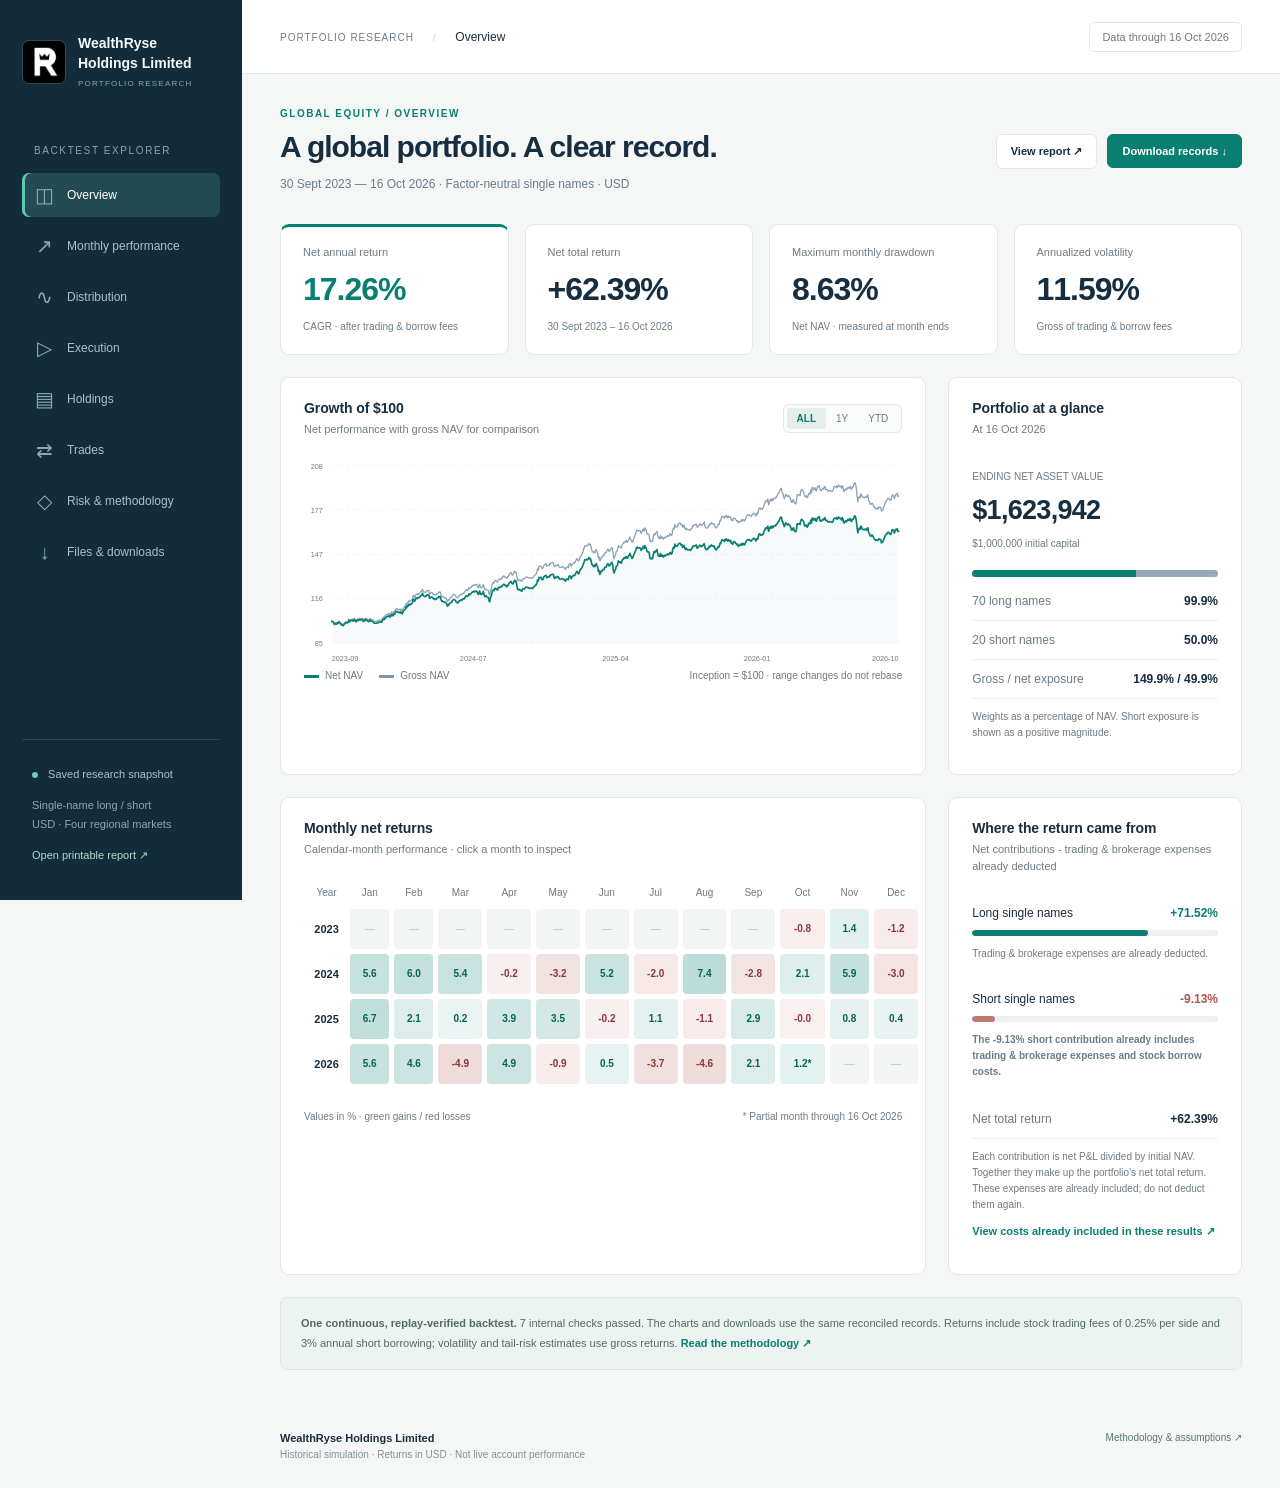
==== commit 158a7595: "Brand the research website as WealthRyse Holdings Limited" ====
--- a/index.html
+++ b/index.html
@@ -1,40 +1,40 @@
-<!doctype html>
-<html lang="en">
-<head>
-  <meta charset="utf-8">
-  <meta name="viewport" content="width=device-width, initial-scale=1">
-  <meta name="description" content="Global equity research: a reproducible factor-neutral portfolio backtest, performance, portfolio records and methodology.">
-  <meta name="color-scheme" content="light">
-  <meta name="portfolio-build" content="dad75e0eae25038a">
-  <title>Global Equity Research</title>
-  <link rel="icon" href="favicon.svg" type="image/svg+xml">
-  <link rel="stylesheet" href="app.8fc7405a90a3992a.css">
-  <script src="distribution.dadba025b1b6b18d.js" defer></script>
-  <script src="execution.1ce411b59c9acb69.js" defer></script>
-  <script src="app.6cf542381bb5d7b1.js" defer></script>
-</head>
-<body>
-  <a class="skip" href="#main">Skip to content</a>
-  <aside class="sidebar">
-    <a class="brand" href="#overview"><img src="favicon.svg" alt="" width="37" height="37"><span>GLOBAL EQUITY<small>RESEARCH JOURNAL</small></span></a>
-    <div class="nav-caption">BACKTEST EXPLORER</div>
-    <nav aria-label="Main navigation">
-      <a href="#overview" data-view="overview"><span class="nav-icon">◫</span>Overview</a>
-      <a href="#performance" data-view="performance"><span class="nav-icon">↗</span>Monthly performance</a>
-      <a href="#distribution" data-view="distribution"><span class="nav-icon">∿</span>Distribution</a>
-      <a href="#execution" data-view="execution"><span class="nav-icon">▷</span>Execution</a>
-      <a href="#holdings" data-view="holdings"><span class="nav-icon">▤</span>Holdings</a>
-      <a href="#trades" data-view="trades"><span class="nav-icon">⇄</span>Trades</a>
-      <a href="#risk" data-view="risk"><span class="nav-icon">◇</span>Risk & methodology</a>
-      <a href="#files" data-view="files"><span class="nav-icon">↓</span>Files & downloads</a>
-    </nav>
-    <div class="sidebar-foot"><span class="live-dot"></span> Saved research snapshot<p>Single-name long / short<br>USD · Four regional markets</p><a href="files/backtest_report.html" target="_blank" rel="noopener">Open printable report ↗</a></div>
-  </aside>
-  <div class="workspace">
-    <header class="topbar"><span>PORTFOLIO RESEARCH <span class="separator">/</span> <span id="breadcrumb">Overview</span></span><span id="asof" class="asof">Loading snapshot…</span></header>
-    <main id="main" tabindex="-1"><div class="loading">Loading the backtest records…</div></main>
-    <footer><span>Historical simulation · Returns in USD · Not live account performance</span><a href="#risk">Methodology & assumptions ↗</a></footer>
-  </div>
-  <div id="chart-tooltip" class="chart-tooltip" role="status" hidden></div>
-</body>
-</html>
+<!doctype html>
+<html lang="en">
+<head>
+  <meta charset="utf-8">
+  <meta name="viewport" content="width=device-width, initial-scale=1">
+  <meta name="description" content="WealthRyse Holdings Limited: global equity research, portfolio performance, return distributions and research records.">
+  <meta name="color-scheme" content="light">
+  <meta name="portfolio-build" content="094f5e097def8150">
+  <title>WealthRyse Holdings Limited | Portfolio Research</title>
+  <link rel="icon" href="wealthryse_logo.99e61c71df81c638.jpg" type="image/jpeg">
+  <link rel="stylesheet" href="app.b5ada6a9e0b6e43e.css">
+  <script src="distribution.dadba025b1b6b18d.js" defer></script>
+  <script src="execution.1ce411b59c9acb69.js" defer></script>
+  <script src="app.6cf542381bb5d7b1.js" defer></script>
+</head>
+<body>
+  <a class="skip" href="#main">Skip to content</a>
+  <aside class="sidebar">
+    <a class="brand" href="#overview" aria-label="WealthRyse Holdings Limited — Portfolio overview"><img src="wealthryse_logo.99e61c71df81c638.jpg" alt="" width="44" height="44"><span class="brand-copy"><strong>WealthRyse Holdings Limited</strong><small>PORTFOLIO RESEARCH</small></span></a>
+    <div class="nav-caption">BACKTEST EXPLORER</div>
+    <nav aria-label="Main navigation">
+      <a href="#overview" data-view="overview"><span class="nav-icon">◫</span>Overview</a>
+      <a href="#performance" data-view="performance"><span class="nav-icon">↗</span>Monthly performance</a>
+      <a href="#distribution" data-view="distribution"><span class="nav-icon">∿</span>Distribution</a>
+      <a href="#execution" data-view="execution"><span class="nav-icon">▷</span>Execution</a>
+      <a href="#holdings" data-view="holdings"><span class="nav-icon">▤</span>Holdings</a>
+      <a href="#trades" data-view="trades"><span class="nav-icon">⇄</span>Trades</a>
+      <a href="#risk" data-view="risk"><span class="nav-icon">◇</span>Risk & methodology</a>
+      <a href="#files" data-view="files"><span class="nav-icon">↓</span>Files & downloads</a>
+    </nav>
+    <div class="sidebar-foot"><span class="live-dot"></span> Saved research snapshot<p>Single-name long / short<br>USD · Four regional markets</p><a href="files/backtest_report.html" target="_blank" rel="noopener">Open printable report ↗</a></div>
+  </aside>
+  <div class="workspace">
+    <header class="topbar"><span>PORTFOLIO RESEARCH <span class="separator">/</span> <span id="breadcrumb">Overview</span></span><span id="asof" class="asof">Loading snapshot…</span></header>
+    <main id="main" tabindex="-1"><div class="loading">Loading the backtest records…</div></main>
+    <footer><div><span class="footer-company">WealthRyse Holdings Limited</span><span>Historical simulation · Returns in USD · Not live account performance</span></div><a href="#risk">Methodology & assumptions ↗</a></footer>
+  </div>
+  <div id="chart-tooltip" class="chart-tooltip" role="status" hidden></div>
+</body>
+</html>
--- a/app.b5ada6a9e0b6e43e.css
+++ b/app.b5ada6a9e0b6e43e.css
@@ -0,0 +1,35 @@
+:root{--ink:#172d40;--muted:#6c7b86;--teal:#087f70;--teal-soft:#e6f3ed;--nav:#132c3c;--line:#e2e8e8;--bg:#f5f7f6;--red:#b2534e;--red-soft:#faeae7;--blue:#8196ad;--white:#fff;font-family:Inter,-apple-system,BlinkMacSystemFont,"Segoe UI",sans-serif;color:var(--ink);font-size:14px}
+.sidebar .brand{gap:12px;letter-spacing:0;align-items:center}
+.sidebar .brand img{width:44px;height:44px;flex:0 0 44px;object-fit:contain;border-radius:7px;border:1px solid #ffffff20}
+.sidebar .brand-copy{min-width:0}
+.sidebar .brand-copy strong{display:block;font-size:14px;line-height:1.4;font-weight:600}
+.sidebar .brand-copy small{font-size:8px;letter-spacing:1.2px;line-height:1.5;margin-top:5px}
+footer .footer-company{display:block;font-size:11px;font-weight:600;color:var(--ink);margin-bottom:5px}
+@media(max-width:900px){.sidebar .brand img{width:40px;height:40px;flex-basis:40px}.sidebar .brand-copy strong{font-size:15px}.sidebar .brand-copy small{margin-top:3px}}
+*{box-sizing:border-box}body{margin:0;background:var(--bg)}a{color:inherit;text-decoration:none}button,input,select{font:inherit}button,a,select,input{touch-action:manipulation}button{cursor:pointer}a:focus-visible,button:focus-visible,input:focus-visible,select:focus-visible{outline:3px solid #5bbdae;outline-offset:3px}button:disabled{cursor:default;opacity:.45}.skip{position:fixed;left:20px;top:-60px;z-index:20;padding:14px;background:white}.skip:focus{top:10px}.sidebar{position:fixed;inset:0 auto 0 0;width:242px;background:var(--nav);color:#aebfc8;padding:34px 22px;display:flex;flex-direction:column;z-index:5}.brand{display:flex;align-items:center;gap:12px;color:#f4faf9;font-size:12px;font-weight:700;letter-spacing:1.1px}.brand small{display:block;font-size:9px;font-weight:500;color:#89a4af;letter-spacing:1.7px;margin-top:6px}.nav-caption{margin:55px 12px 17px;font-size:10px;letter-spacing:1.6px;color:#88a2ae}.sidebar nav{display:grid;gap:7px}.sidebar nav a{display:flex;align-items:center;padding:13px 12px;border-radius:7px;font-size:12px;font-weight:500;gap:12px}.sidebar nav a:hover{background:#1e3b4a;color:white}.sidebar nav a[aria-current=page]{color:#fff;background:#244b53;box-shadow:inset 3px 0 #5cc9ad}.nav-icon{width:21px;font-size:20px;color:#8eaaaF;text-align:center;line-height:18px}.sidebar-foot{margin-top:auto;padding:25px 10px 0;border-top:1px solid #2d4756;font-size:11px;line-height:1.8}.sidebar-foot p{color:#8ea6b1}.sidebar-foot a{color:#b6d8d0}.live-dot{display:inline-block;background:#6fceb1;width:6px;height:6px;border-radius:50%;margin-right:7px}.workspace{margin-left:242px;min-height:100vh}.topbar{height:74px;border-bottom:1px solid var(--line);display:flex;justify-content:space-between;align-items:center;padding:0 38px;font-size:10px;letter-spacing:1px;background:#fff;color:var(--muted)}.separator{margin:0 15px;color:#c3cecd}#breadcrumb{letter-spacing:0;color:var(--ink);font-size:12px}.asof{letter-spacing:0;border:1px solid var(--line);border-radius:5px;padding:8px 12px;font-size:11px}main{padding:34px 38px 40px;max-width:1600px;margin:auto;min-height:80vh;outline:none}.page-head{display:flex;justify-content:space-between;align-items:center;gap:22px;margin-bottom:29px}.eyebrow{font-size:10px;letter-spacing:1.5px;color:var(--teal);font-weight:700;text-transform:uppercase;margin:0 0 10px}h1{font-size:30px;letter-spacing:-1px;font-weight:600;margin:0 0 10px;line-height:1.18}.subtitle{color:var(--muted);font-size:12px;margin:0;line-height:1.7}.actions{display:flex;gap:10px;align-items:center;flex-wrap:wrap}.button,button.small{display:inline-flex;align-items:center;justify-content:center;gap:8px;border:1px solid var(--line);background:white;color:var(--ink);padding:10px 14px;border-radius:6px;font-size:11px;font-weight:600;white-space:nowrap}.button.primary{background:var(--teal);color:white;border-color:var(--teal)}.button:hover,button.small:hover{filter:brightness(.96)}.badge{display:inline-block;background:var(--teal-soft);color:var(--teal);border-radius:4px;padding:5px 8px;font-size:10px;font-weight:600}.badge.warn{background:#fff0dd;color:#98631d}.metrics{display:grid;grid-template-columns:repeat(4,minmax(0,1fr));gap:16px;margin-bottom:22px}.metric{background:var(--white);border:1px solid var(--line);border-radius:9px;padding:21px 22px}.metric-label{display:flex;justify-content:space-between;color:var(--muted);font-size:11px}.metric strong{display:block;font-size:32px;letter-spacing:-1px;font-weight:550;margin:13px 0 9px;font-variant-numeric:tabular-nums}.metric small{font-size:10px;color:var(--muted)}.metric.featured{border-top:3px solid var(--teal);padding-top:19px}.positive{color:var(--teal)}.negative{color:var(--red)}.panel{background:var(--white);border:1px solid var(--line);border-radius:9px;overflow:hidden;margin-bottom:22px}.panel-head{display:flex;justify-content:space-between;align-items:center;gap:14px;padding:22px 23px 14px}.panel-head h2{font-size:14px;margin:0 0 5px;font-weight:600;letter-spacing:-.1px}.panel-head p{font-size:11px;color:var(--muted);margin:0;line-height:1.5}.panel-body{padding:8px 23px 23px}.two-col{display:grid;grid-template-columns:minmax(0,2.2fr) minmax(260px,1fr);gap:22px}.two-col.equal{grid-template-columns:1fr 1fr}.chart{padding:0 12px 0;position:relative}.chart svg{width:100%;height:auto;display:block;overflow:visible}.chart text{font-family:inherit;fill:var(--muted);font-size:10px}.chart .grid{stroke:#e9eeee;stroke-dasharray:3 4}.chart-footer{padding:0 23px 18px;display:flex;align-items:center;justify-content:space-between;font-size:10px;color:var(--muted);gap:8px}.legend{display:flex;gap:16px}.legend i{display:inline-block;width:15px;height:3px;vertical-align:middle;margin-right:6px;background:var(--teal)}.legend i.gross{background:var(--blue)}.segmented{display:flex;border:1px solid var(--line);padding:3px;border-radius:6px;background:#fafbfb}.segmented button{font-size:10px;padding:5px 10px;background:transparent;color:var(--muted);border:0;border-radius:3px}.segmented button.active{background:#e5eeeb;color:var(--teal);font-weight:600}.fact{display:flex;align-items:center;justify-content:space-between;gap:12px;padding:12px 0;border-bottom:1px solid #edf0f0;font-size:12px}.fact:last-child{border:0}.fact span{color:var(--muted)}.fact strong{font-weight:600;font-variant-numeric:tabular-nums}.capital{font-size:27px;font-weight:550;letter-spacing:-.7px;margin:3px 0 4px}.caption{font-size:10px;color:var(--muted);line-height:1.6}.exposure-bar{display:flex;height:7px;border-radius:5px;overflow:hidden;background:#e3e9eb;margin:18px 0 5px}.exposure-bar .long{background:var(--teal)}.exposure-bar .short{background:#99a9b7}.heatmap-wrap{overflow:auto;padding:5px 22px 22px}.heatmap{min-width:620px;width:100%;border-collapse:separate;border-spacing:5px;font-size:10px;text-align:center}.heatmap th{font-weight:500;color:var(--muted);height:22px}.heatmap td{height:38px;border-radius:4px;font-variant-numeric:tabular-nums}.heatmap td button{width:100%;height:38px;border:0;border-radius:4px;font-size:10px;font-weight:550;color:inherit;background:transparent}.heatmap td button:hover{box-shadow:inset 0 0 0 1px currentColor}.heatmap .empty{background:#f3f5f5;color:#b7c2c6}.heatmap .year{font-size:11px;font-weight:600;color:var(--ink)}.leg{padding:10px 0}.leg-title{display:flex;justify-content:space-between;font-size:12px;margin-bottom:10px}.bar-track{height:6px;background:#edf2f1;border-radius:4px;overflow:hidden}.bar-fill{height:100%;background:var(--teal);border-radius:4px}.bar-fill.loss{background:#bf7771}.note{font-size:11px;line-height:1.8;color:var(--muted)}.note-box{padding:16px 20px;background:#edf3f1;border:1px solid #dce7e1;border-radius:7px;color:#526b63;font-size:11px;line-height:1.8;margin-bottom:22px}.filters{display:flex;align-items:end;gap:12px;flex-wrap:wrap;padding:0 23px 18px}.filters label{display:grid;gap:6px;font-size:10px;color:var(--muted)}.filters .search-label{flex:1;min-width:180px}select,input{border:1px solid #dce4e4;border-radius:5px;background:#fff;color:var(--ink);height:35px;font-size:12px;padding:0 10px;min-width:100px}input[type=search]{width:100%}.table-wrap{overflow:auto}table.data-table{width:100%;border-collapse:collapse;font-size:11px;white-space:nowrap}table.data-table th{font-size:9px;letter-spacing:.5px;font-weight:600;color:var(--muted);text-transform:uppercase;background:#f7f9f8;padding:12px 20px;text-align:left;border-block:1px solid var(--line)}table.data-table td{padding:13px 20px;border-bottom:1px solid #edf1f0;font-variant-numeric:tabular-nums}table.data-table td.num,table.data-table th.num{text-align:right}table.data-table tbody tr:hover{background:#fbfcfc}table.data-table .name{max-width:260px;overflow:hidden;text-overflow:ellipsis}table.data-table tr.selected{background:#eef6f2}table.data-table th button{border:0;background:none;color:inherit;font:inherit;text-transform:inherit;cursor:pointer;padding:0}.ticker{font-weight:650}.pagination{display:flex;justify-content:space-between;align-items:center;gap:12px;padding:16px 23px;font-size:11px;color:var(--muted)}.pagination .actions{gap:6px}.table-empty{padding:35px!important;text-align:center;color:var(--muted)}.details-grid{display:grid;grid-template-columns:1fr 1fr;gap:0 40px}.details-grid .fact{align-items:start;line-height:1.6}.details-grid .fact strong{text-align:right;max-width:60%}.assumptions{margin:0;padding:0 0 0 16px;font-size:12px;color:#61727f;line-height:1.9}.assumptions li{margin:8px 0}.file-name{font-family:ui-monospace,SFMono-Regular,Menlo,monospace;font-size:11px;font-weight:500}.file-desc{max-width:400px;white-space:normal;font-size:11px;line-height:1.6;color:var(--muted)}.file-size{font-size:10px;color:var(--muted)}.link{color:var(--teal);font-size:11px;font-weight:600}.chart-tooltip{position:fixed;pointer-events:none;background:#163344;color:white;padding:12px 15px;border-radius:6px;box-shadow:0 8px 25px #17313b22;font-size:11px;line-height:1.9;z-index:20;min-width:180px}.chart-tooltip strong{font-size:12px}.loading{padding:100px 20px;text-align:center;color:var(--muted)}.error{padding:30px;border:1px solid #eccbc8;background:#fff0ed;border-radius:8px;line-height:1.8}.error code{overflow-wrap:anywhere}footer{max-width:1600px;margin:auto;padding:0 38px 28px;display:flex;justify-content:space-between;gap:12px;font-size:10px;color:#829095}footer a{color:#54796d}details{margin-top:16px}summary{cursor:pointer;color:var(--teal);font-size:12px;font-weight:600}pre{background:#f4f7f6;font-size:11px;padding:16px;border-radius:6px;overflow:auto;max-height:360px}.run-id{overflow-wrap:anywhere;font-family:ui-monospace,monospace;font-size:10px}.mobile-only{display:none}
+@media(min-width:1650px){main{padding-top:42px}.metric strong{font-size:36px}}
+@media(max-width:1150px){.sidebar{width:205px;padding:28px 14px}.workspace{margin-left:205px}.topbar{padding:0 24px}main{padding:28px 24px}.metrics{gap:10px}.metric{padding:17px 16px}.metric.featured{padding-top:15px}.metric strong{font-size:27px}.two-col{grid-template-columns:minmax(0,1.8fr) minmax(240px,1fr);gap:16px}.page-head{align-items:start}.page-head .actions{justify-content:end}.panel-head{padding-inline:18px}.panel-body{padding-inline:18px}}
+@media(max-width:900px){.sidebar{position:static;width:auto;padding:16px 22px}.brand{font-size:11px}.brand img{width:31px;height:31px}.brand small{font-size:8px}.nav-caption,.sidebar-foot{display:none}.sidebar nav{display:flex;overflow:auto;margin-top:15px;gap:5px}.sidebar nav a{flex-shrink:0;padding:8px 11px;font-size:11px}.nav-icon{display:none}.workspace{margin-left:0}.topbar{height:55px}.two-col{grid-template-columns:minmax(0,1.9fr) minmax(230px,1fr)}main{padding-top:25px}.sidebar nav a[aria-current=page]{box-shadow:inset 0 -2px #5cc9ad}.chart-footer{flex-wrap:wrap}}
+@media(max-width:650px){.topbar{padding:0 18px}.topbar>span:first-child{font-size:8px}.separator{margin:0 7px}.asof{padding:6px;font-size:9px}main{padding:23px 16px}.page-head{display:block;margin-bottom:22px}h1{font-size:27px}.page-head .actions{justify-content:start;margin-top:16px}.metrics{grid-template-columns:1fr 1fr;gap:10px}.metric{padding:16px}.metric strong{font-size:27px;margin:10px 0 7px}.metric-label{font-size:10px}.two-col,.two-col.equal{grid-template-columns:1fr;gap:0}.panel-head{padding:18px 16px 12px;align-items:start}.panel-body{padding-inline:16px}.chart-footer{padding-inline:16px}.filters{padding-inline:16px;gap:10px}.filters label{flex:1}.details-grid{grid-template-columns:1fr}.heatmap-wrap{padding-inline:12px}.chart text{font-size:12px}.note-box{padding:14px 16px}footer{padding:0 16px 23px;font-size:9px;flex-direction:column;line-height:1.7}.pagination{padding:14px 16px;font-size:10px}.panel-head h2{font-size:13px}.sidebar{padding:16px}.metric small{font-size:9px}.legend{gap:9px}.chart{padding-inline:3px}table.data-table td,table.data-table th{padding-inline:16px}}
+/* Daily paired return / loss distributions. */
+.distribution-chart text{font-size:16px}
+.distribution-controls{display:flex;align-items:center;justify-content:space-between;gap:16px;flex-wrap:wrap}.distribution-controls label{display:grid;gap:5px;color:var(--muted);font-size:10px}.distribution-controls .actions{align-items:end}.distribution-controls select{min-width:165px}.distribution-timeline{display:flex;align-items:center;gap:16px;margin-top:20px;color:var(--muted);font-size:10px}.distribution-timeline input{flex:1;min-width:40px;padding:0;accent-color:var(--teal);height:22px}.distribution-panels{display:grid;grid-template-columns:1fr 1fr;gap:22px}.distribution-panels .panel-head{min-height:83px;align-items:start}.distribution-metric{display:flex;justify-content:space-between;gap:12px;padding:17px 22px;margin:0 22px 15px;background:#f7f9f8;border-radius:7px;border-left:3px solid #a5b4bb}.distribution-metric.improved{background:#edf7f2;border-color:var(--teal)}.distribution-metric.worsened{background:#fcf4ef;border-color:#b58565}.distribution-metric strong{display:block;font-size:26px;font-weight:550;letter-spacing:-.6px;font-variant-numeric:tabular-nums;margin:8px 0}.distribution-metric.improved strong,.shift-badge.improved{color:var(--teal)}.distribution-metric .shift-result{text-align:right}.shift-result strong{font-size:18px;letter-spacing:0}.shift-badge{font-size:10px;font-weight:600}.shift-badge.worsened{color:#965d38}.distribution-chart{padding:0 12px}.distribution-panels .chart-footer{display:block;line-height:1.8}.distribution-panels .legend{margin-bottom:5px}.distribution-history{display:grid;grid-template-columns:1.7fr 1fr 1fr;gap:30px;padding:25px 28px;border:1px solid #d6e6de;background:#edf5f0;border-radius:9px}.distribution-history h2{font-size:19px;letter-spacing:-.4px;font-weight:550;margin:8px 0}.distribution-history p{font-size:12px;line-height:1.8;margin:0;color:#526b63}.history-stat{border-left:1px solid #d2e3d9;padding-left:25px}.history-stat strong{display:block;font-size:35px;font-weight:550;color:var(--teal);letter-spacing:-1px;margin:6px 0 9px}.history-stat span{font-size:11px;color:#526b63;line-height:1.7;display:block}.distribution-method{background:#fff;padding:18px 22px;border:1px solid var(--line);border-radius:8px}.distribution-panels .panel{min-width:0}
+@media(max-width:1250px){.distribution-panels{grid-template-columns:1fr;gap:0}.distribution-panels .panel-head{min-height:0}.distribution-metric{padding:15px 20px}.distribution-chart{max-width:950px;margin:auto}.distribution-history{gap:18px;padding:22px}.history-stat{padding-left:18px}}
+@media(max-width:650px){.distribution-history{grid-template-columns:1fr 1fr;gap:18px}.distribution-history>div:first-child{grid-column:1/-1}.history-stat{padding-left:0;border:0}.history-stat strong{font-size:30px}.distribution-timeline{gap:8px;font-size:9px}.distribution-metric{margin-inline:16px;padding:14px 12px}.distribution-metric strong{font-size:23px}.shift-result strong{font-size:16px}.distribution-metric .caption{font-size:9px}.distribution-controls .badge{font-size:9px}.distribution-panels .legend{flex-wrap:wrap}}
+@media(max-width:650px){.distribution-chart text{font-size:23px}}
+.replay-stage{display:flex;align-items:center;gap:12px;flex-wrap:wrap;padding-top:22px;margin-top:20px;border-top:1px solid var(--line)}
+.table-wrap{max-width:100%;overflow:auto}
+.replay-balances{display:flex;gap:28px;flex-wrap:wrap;color:var(--muted);font-size:12px}.replay-balances strong{display:block;color:var(--ink);font-size:19px;margin-top:8px}
+#replay-orders table{min-width:900px}#replay-holdings details{margin-top:22px}#replay-holdings summary{cursor:pointer;font-size:12px;padding:8px 0}
+.replay-ticket-form{display:grid;grid-template-columns:repeat(4,minmax(0,1fr));gap:14px;align-items:end;margin:18px 0}.replay-ticket-form label{display:grid;gap:7px;font-size:12px;color:var(--muted)}.replay-ticket-form input{min-width:0;width:100%;font:inherit;padding:10px;border:1px solid var(--line);border-radius:6px}.replay-ticket-form button{min-height:39px}
+.replay-ticket-form{grid-template-columns:1fr 1fr auto}.replay-ticket-details{grid-column:1/-1}.replay-ticket-fields{display:grid;grid-template-columns:repeat(5,minmax(0,1fr));gap:14px;margin-top:14px}
+@media(max-width:1100px){.replay-ticket-form{grid-template-columns:repeat(2,minmax(0,1fr))}}@media(max-width:600px){.replay-ticket-form{grid-template-columns:1fr}}
+@media(max-width:1100px){.replay-ticket-fields{grid-template-columns:repeat(2,minmax(0,1fr))}}@media(max-width:600px){.replay-ticket-fields{grid-template-columns:1fr}}
+
+/* Explicit before/after values with a plain-language explanation of the change. */
+.distribution-metric{display:grid;grid-template-columns:minmax(0,1.35fr) minmax(0,1fr);align-items:center}
+.distribution-comparison{display:grid;grid-template-columns:1fr 1fr;gap:16px;margin-top:12px}
+.distribution-comparison strong{margin:6px 0}.distribution-metric strong.before-value{color:#71869c}
+.distribution-metric .shift-result .caption{display:block;max-width:210px;margin-left:auto}
+.panel[id]{scroll-margin-top:24px}
+@media(max-width:650px){.distribution-metric{grid-template-columns:1fr}.distribution-metric .shift-result{text-align:left;border-top:1px solid var(--line);padding-top:12px}.distribution-metric .shift-result .caption{max-width:none;margin-left:0}}
